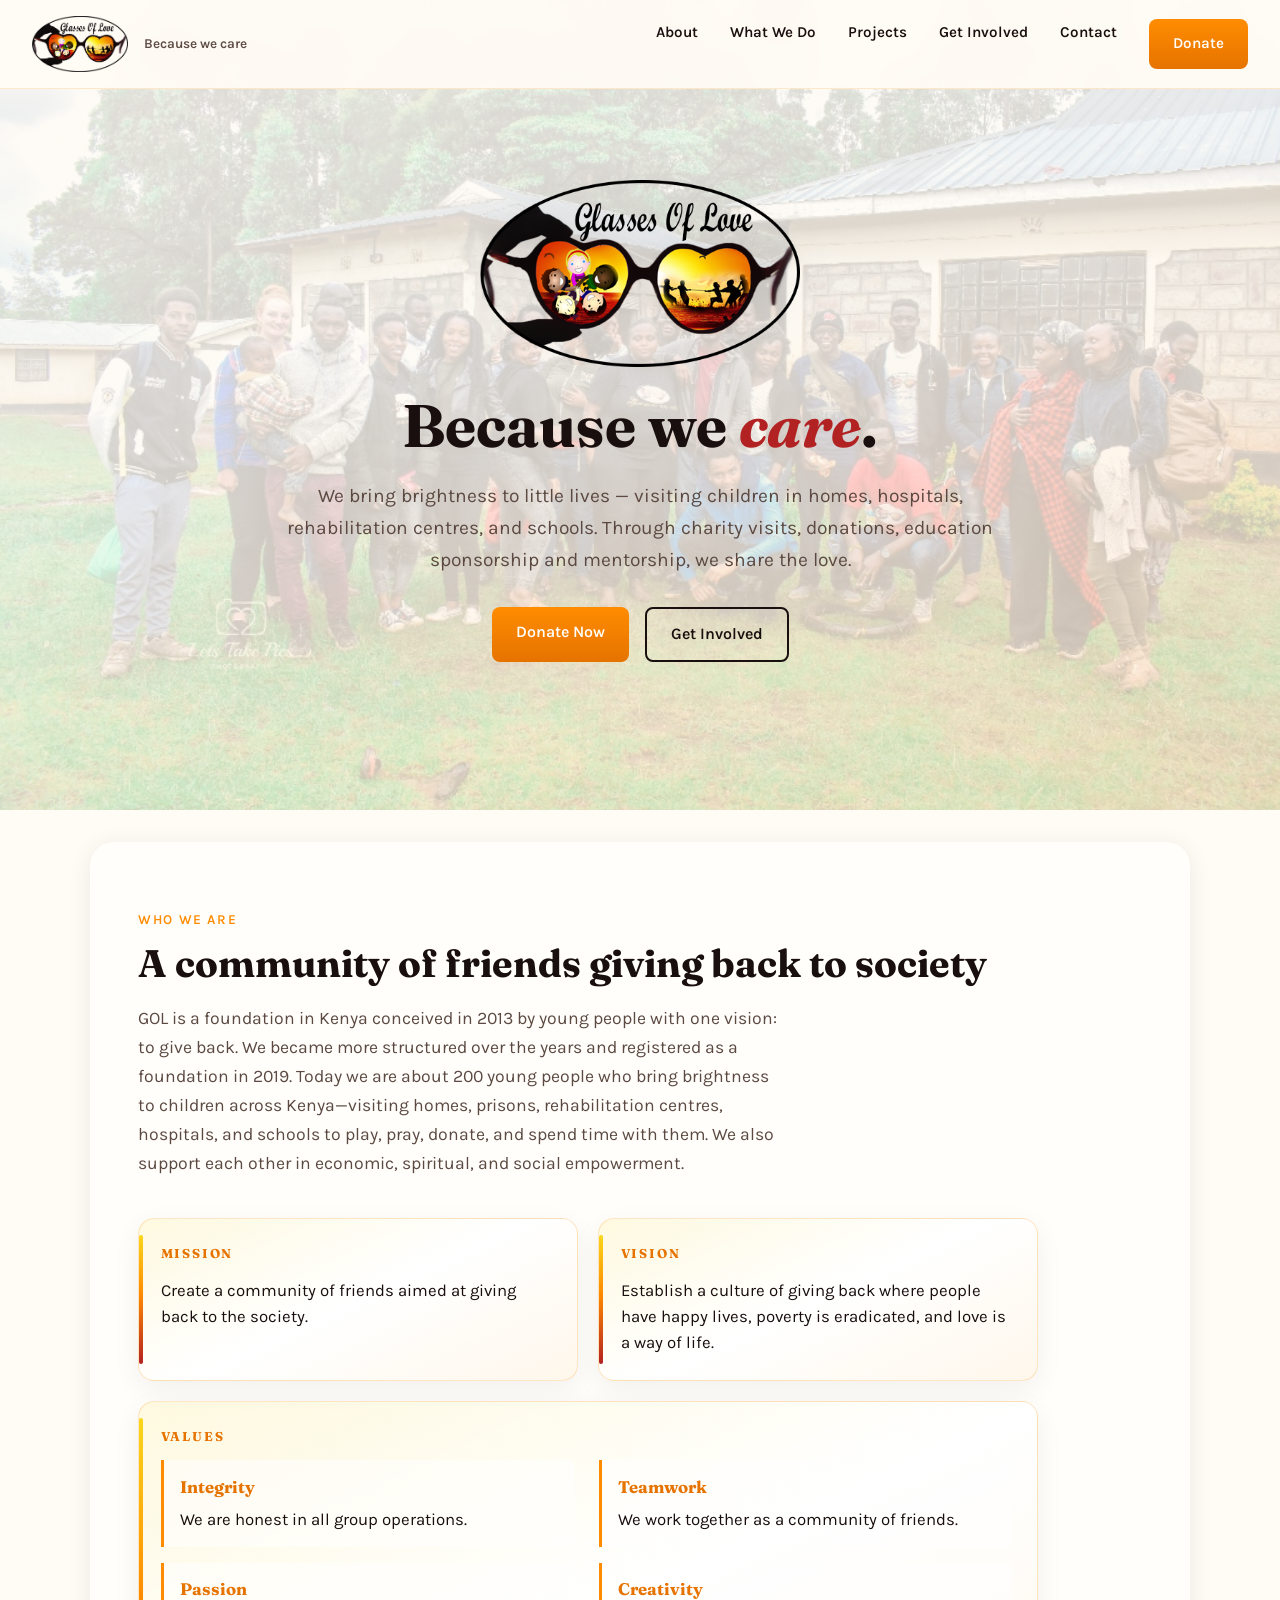
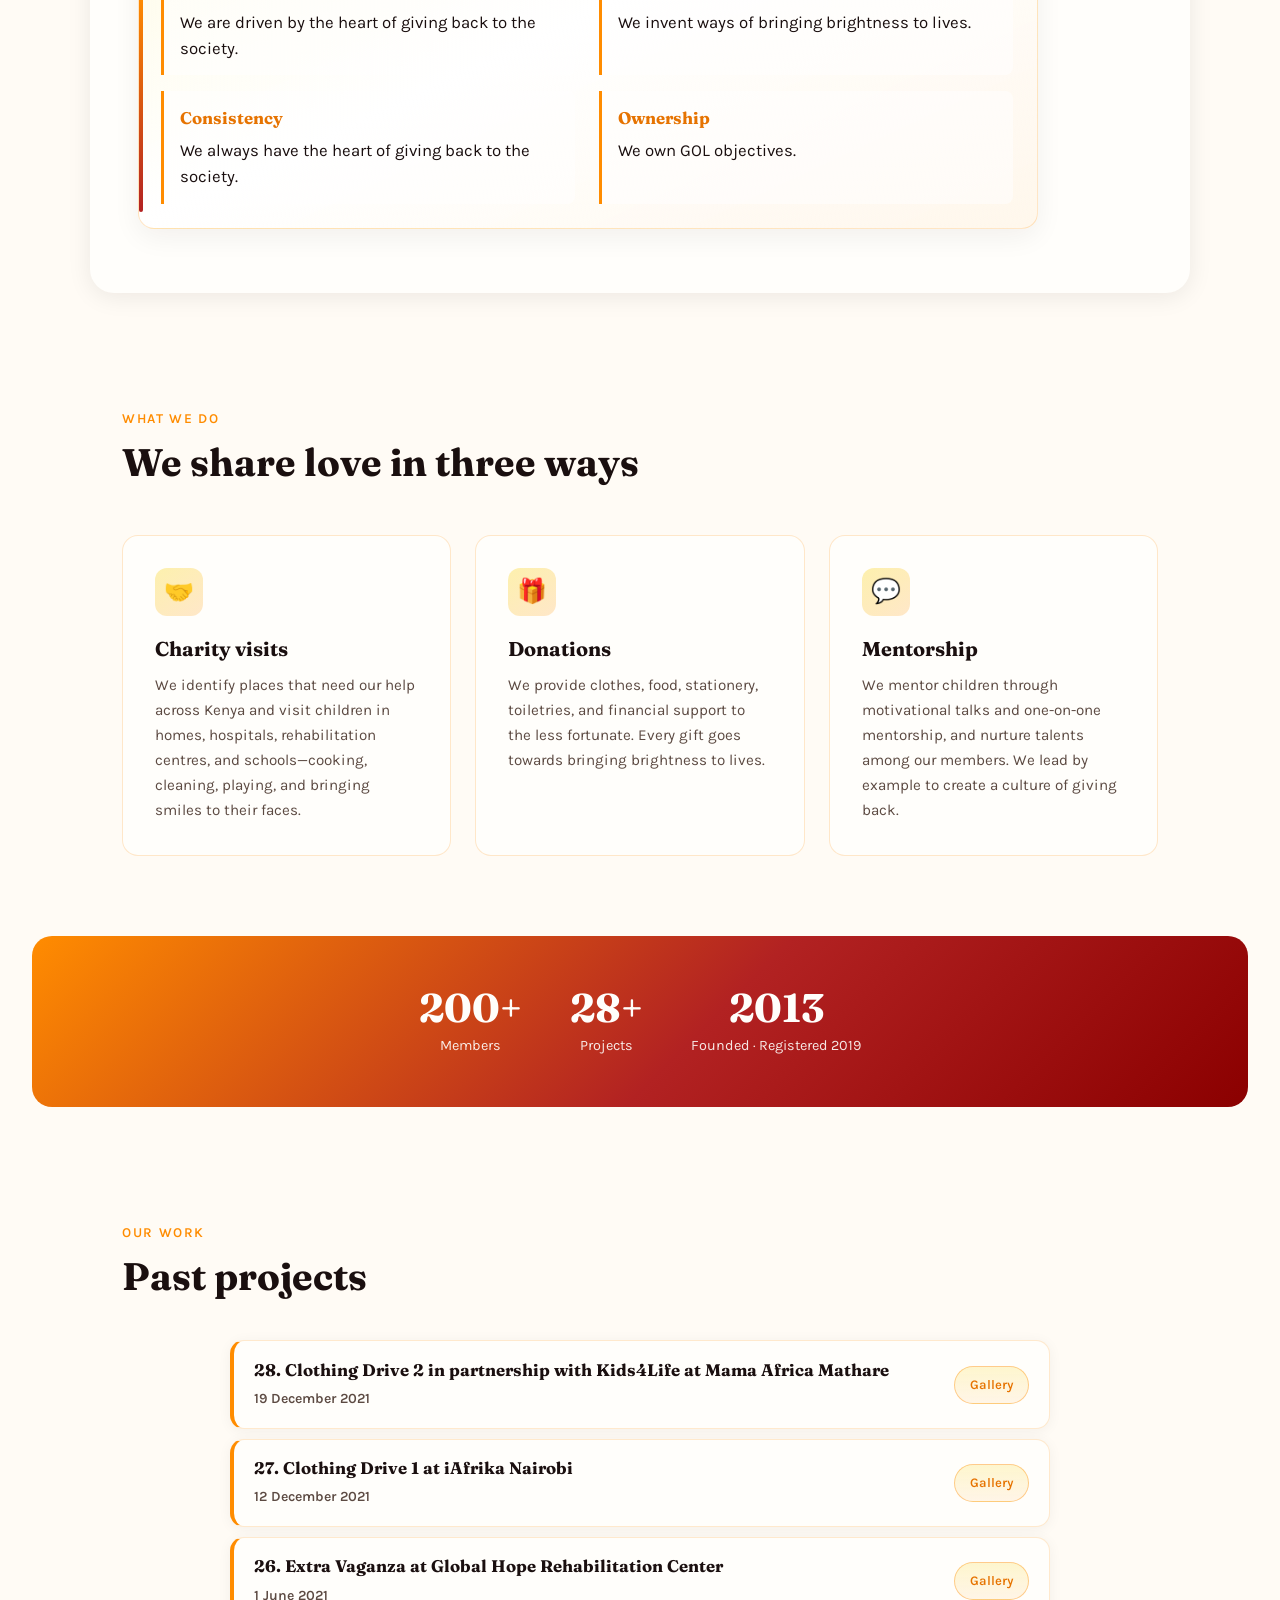
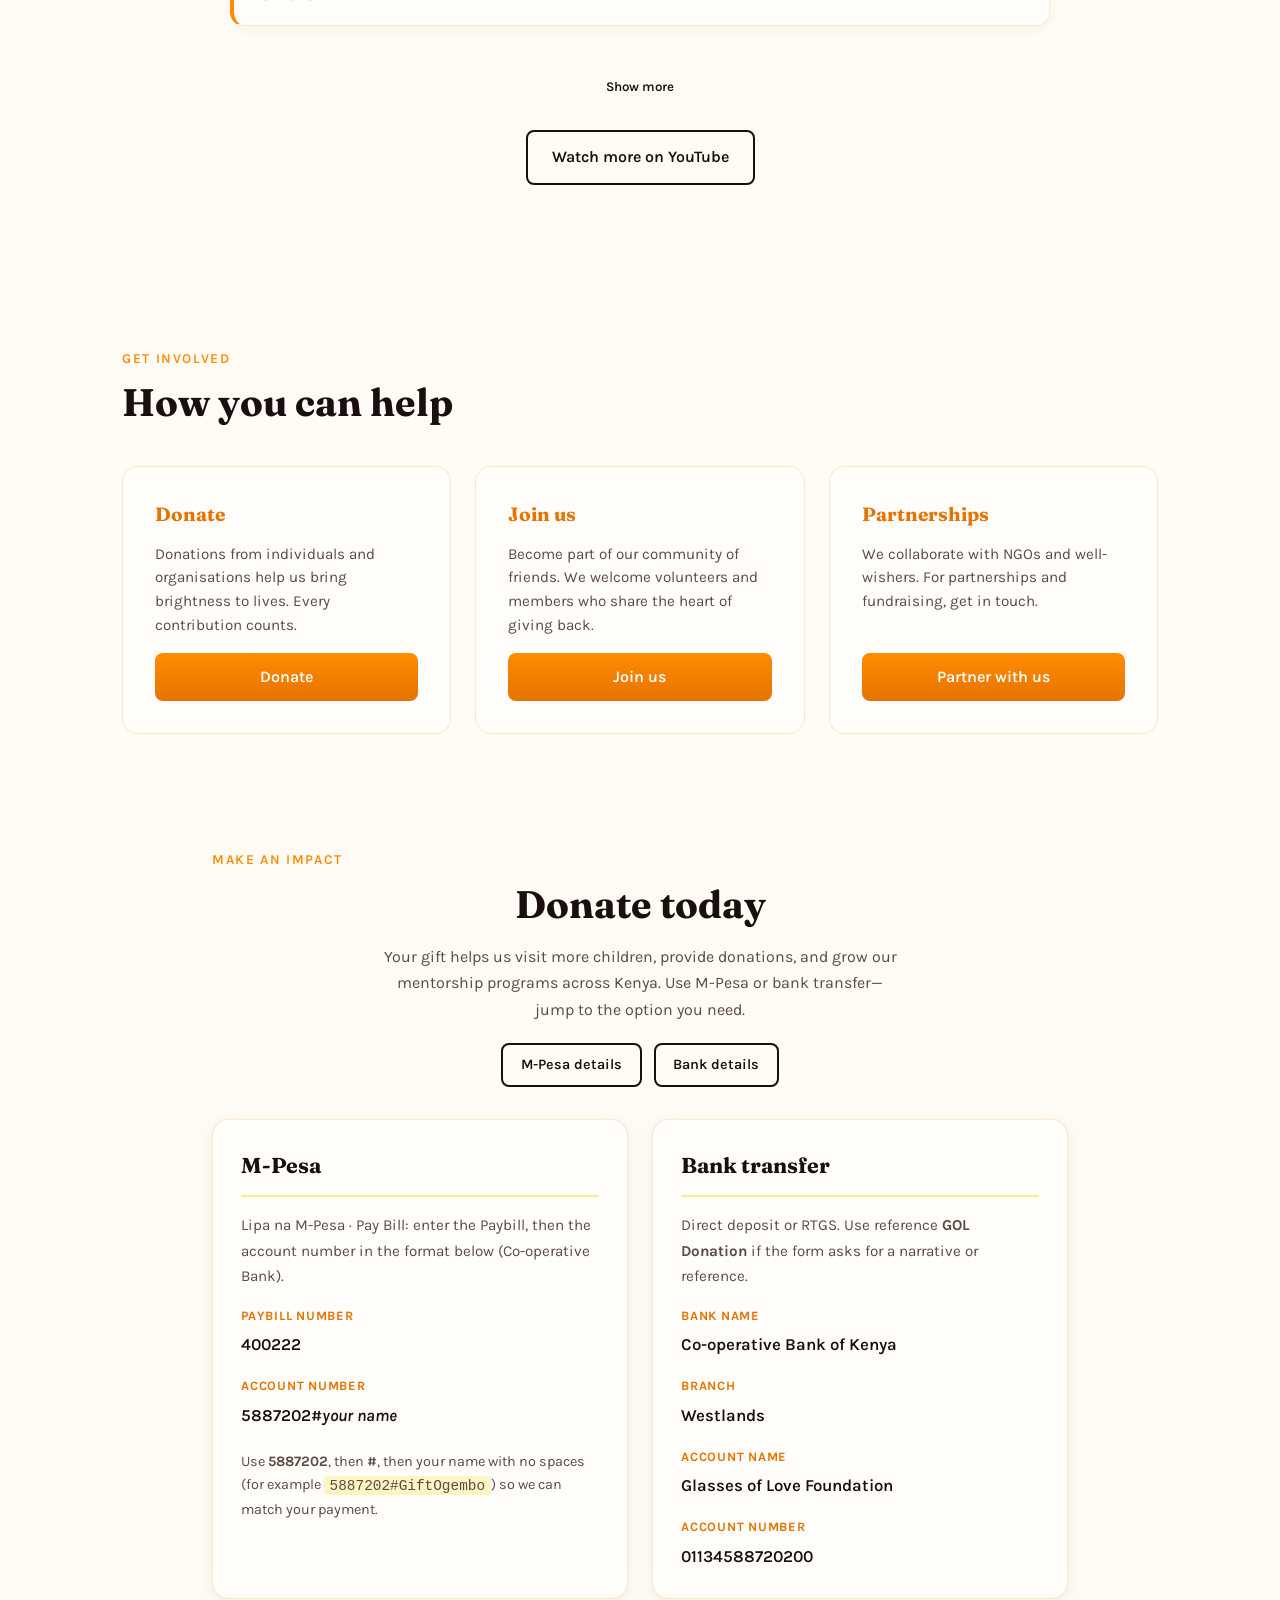
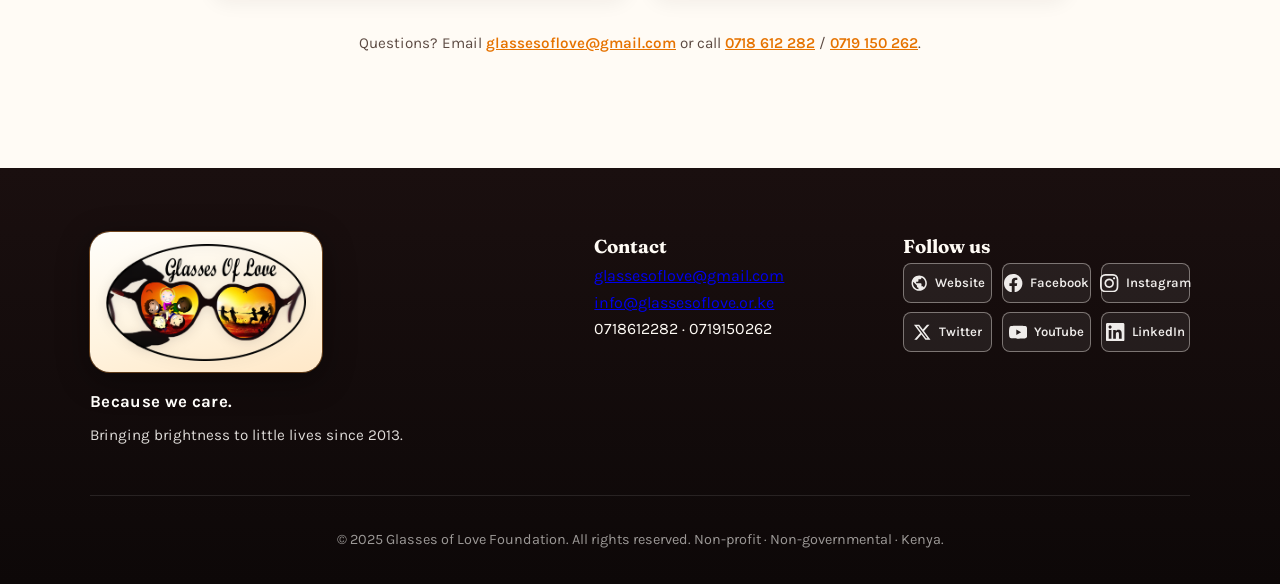
==== index.html @ 658121bc "Add files via upload" ====
<!DOCTYPE html>
<html lang="en">
<head>
  <meta charset="UTF-8">
  <meta name="viewport" content="width=device-width, initial-scale=1.0">
  <title>Glasses of Love (GOL) | Because We Care</title>
  <link rel="preconnect" href="https://fonts.googleapis.com">
  <link rel="preconnect" href="https://fonts.gstatic.com" crossorigin>
  <link href="https://fonts.googleapis.com/css2?family=Dancing+Script:wght@600;700&family=Fraunces:ital,opsz,wght@0,9..144,400;0,9..144,600;0,9..144,700;1,9..144,400&family=Karla:ital,wght@0,400;0,600;0,700;1,400&display=swap" rel="stylesheet">
  <style>
    :root {
      /* Glasses of Love — sunset palette from brand artwork */
      --sun-gold: #f9d71c;
      --sun-gold-soft: #ffe566;
      --sun-orange: #ff8c00;
      --sun-orange-deep: #e67300;
      --sun-crimson: #b22222;
      --sun-horizon: #8b0000;
      --ink: #1a0f0f;
      --cream: #fffbf5;
      --warm-white: #fffefb;
      --muted: #5c4a42;
      /* Semantic aliases used across the page */
      --sage: var(--sun-orange);
      --sage-light: var(--sun-gold-soft);
      --terracotta: var(--sun-orange);
      --terracotta-hover: var(--sun-orange-deep);
      --charcoal: var(--ink);
    }

    * {
      margin: 0;
      padding: 0;
      box-sizing: border-box;
    }

    html {
      scroll-behavior: smooth;
    }

    body {
      font-family: 'Karla', sans-serif;
      background: var(--cream);
      color: var(--charcoal);
      line-height: 1.65;
      overflow-x: hidden;
    }

    h1, h2, h3 {
      font-family: 'Fraunces', serif;
      font-weight: 700;
    }

    /* Navigation */
    nav {
      position: fixed;
      top: 0;
      left: 0;
      right: 0;
      padding: 1rem 2rem;
      display: flex;
      justify-content: space-between;
      align-items: center;
      flex-wrap: wrap;
      row-gap: 0.75rem;
      background: rgba(255, 251, 245, 0.94);
      backdrop-filter: blur(12px);
      z-index: 100;
      border-bottom: 1px solid rgba(255, 140, 0, 0.18);
      gap: 1rem;
    }

    .nav-brand {
      display: flex;
      align-items: center;
      gap: 1rem;
      flex-shrink: 0;
    }

    .logo-link {
      display: flex;
      align-items: center;
      text-decoration: none;
      line-height: 0;
    }

    .nav-logo {
      max-height: 56px;
      width: auto;
      display: block;
    }

    .nav-tagline {
      font-family: 'Karla', sans-serif;
      font-size: 0.85rem;
      font-weight: 600;
      color: var(--muted);
      white-space: nowrap;
    }

    @media (max-width: 900px) {
      .nav-tagline {
        display: none;
      }
    }

    .nav-links {
      display: flex;
      gap: 2rem;
      list-style: none;
    }

    .nav-links a {
      text-decoration: none;
      color: var(--charcoal);
      font-weight: 600;
      font-size: 0.95rem;
      transition: color 0.2s;
    }

    .nav-links a:hover {
      color: var(--sun-orange-deep);
    }

    .nav-menu-toggle {
      display: none;
      align-items: center;
      justify-content: center;
      width: 2.75rem;
      height: 2.75rem;
      padding: 0;
      border: 2px solid var(--ink);
      border-radius: 8px;
      background: var(--warm-white);
      cursor: pointer;
      flex-shrink: 0;
    }

    .nav-menu-toggle:focus-visible {
      outline: 2px solid var(--sun-orange-deep);
      outline-offset: 3px;
    }

    .nav-menu-icon {
      display: block;
      position: relative;
      width: 1.15rem;
      height: 2px;
      background: var(--ink);
      border-radius: 1px;
    }

    .nav-menu-icon::before,
    .nav-menu-icon::after {
      content: '';
      position: absolute;
      left: 0;
      width: 100%;
      height: 2px;
      background: var(--ink);
      border-radius: 1px;
    }

    .nav-menu-icon::before {
      top: -6px;
    }

    .nav-menu-icon::after {
      top: 6px;
    }

    .btn {
      display: inline-block;
      padding: 0.75rem 1.5rem;
      background: linear-gradient(180deg, var(--sun-orange) 0%, var(--sun-orange-deep) 100%);
      color: var(--warm-white) !important;
      border-radius: 8px;
      font-weight: 600;
      text-decoration: none;
      transition: background 0.2s, transform 0.15s;
    }

    .btn:hover {
      background: linear-gradient(180deg, var(--sun-orange-deep) 0%, var(--sun-crimson) 100%);
      transform: translateY(-1px);
    }

    button.btn {
      font-family: inherit;
      cursor: pointer;
      border: none;
    }

    .btn-outline {
      background: transparent;
      border: 2px solid var(--ink);
      color: var(--ink) !important;
    }

    .btn-outline:hover {
      background: var(--ink);
      color: var(--sun-gold) !important;
    }

    /* Hero — team photo as soft backdrop (Eldoret weekend visits) */
    .hero {
      min-height: 90vh;
      display: flex;
      align-items: center;
      justify-content: center;
      text-align: center;
      padding: 6rem 2rem 4rem;
      background-color: var(--cream);
      background-image:
        linear-gradient(
          165deg,
          rgba(255, 251, 245, 0.88) 0%,
          rgba(255, 251, 245, 0.82) 40%,
          rgba(255, 236, 214, 0.78) 100%
        ),
        url('images/hero-team-eldoret.png');
      background-size: cover;
      background-position: center;
      background-repeat: no-repeat;
    }

    .hero-content {
      max-width: 720px;
    }

    .hero-logo {
      max-width: min(100%, 320px);
      width: 100%;
      height: auto;
      margin: 0 auto 1.5rem;
      display: block;
      filter: drop-shadow(0 4px 20px rgba(26, 15, 15, 0.08));
    }

    .hero h1 {
      font-size: clamp(2.5rem, 5vw, 3.75rem);
      line-height: 1.15;
      color: var(--charcoal);
      margin-bottom: 1.25rem;
    }

    .hero h1 span {
      color: var(--sun-crimson);
      font-style: italic;
    }

    .hero p {
      font-size: 1.2rem;
      color: var(--muted);
      margin-bottom: 2rem;
    }

    .hero-btns {
      display: flex;
      gap: 1rem;
      justify-content: center;
      flex-wrap: wrap;
    }

    /* Sections */
    section {
      padding: 5rem 2rem;
      max-width: 1100px;
      margin: 0 auto;
    }

    section h2 {
      font-size: clamp(1.85rem, 3vw, 2.5rem);
      color: var(--charcoal);
      margin-bottom: 0.5rem;
    }

    .section-tag {
      font-size: 0.85rem;
      text-transform: uppercase;
      letter-spacing: 0.12em;
      color: var(--sage);
      font-weight: 600;
      margin-bottom: 1rem;
    }

    /* About */
    .about {
      background: var(--warm-white);
      border-radius: 24px;
      margin: 2rem;
      padding: 4rem 3rem;
      max-width: 1100px;
      margin-left: auto;
      margin-right: auto;
      box-shadow: 0 4px 24px rgba(26, 15, 15, 0.08);
    }

    .about p {
      font-size: 1.1rem;
      color: var(--muted);
      max-width: 640px;
    }

    .mvv-grid {
      display: grid;
      grid-template-columns: repeat(2, minmax(0, 1fr));
      gap: 1.25rem;
      margin-top: 2.5rem;
      max-width: 900px;
    }

    .mvv-card {
      background: linear-gradient(
        155deg,
        rgba(249, 215, 28, 0.12) 0%,
        rgba(255, 255, 255, 0.95) 50%,
        rgba(255, 140, 0, 0.06) 100%
      );
      border: 1px solid rgba(255, 140, 0, 0.22);
      border-radius: 16px;
      padding: 1.5rem 1.5rem 1.5rem 1.35rem;
      box-shadow: 0 8px 28px rgba(26, 15, 15, 0.06);
      position: relative;
    }

    .mvv-card::before {
      content: '';
      position: absolute;
      left: 0;
      top: 1rem;
      bottom: 1rem;
      width: 4px;
      border-radius: 4px;
      background: linear-gradient(180deg, var(--sun-gold) 0%, var(--sun-orange) 45%, var(--sun-crimson) 100%);
    }

    .mvv-card h3 {
      font-family: 'Fraunces', serif;
      font-size: 0.8rem;
      font-weight: 700;
      text-transform: uppercase;
      letter-spacing: 0.14em;
      color: var(--sun-orange-deep);
      margin: 0 0 0.85rem;
    }

    .mvv-card p {
      margin: 0;
      font-size: 1.05rem;
      color: var(--charcoal);
      line-height: 1.55;
      max-width: none;
    }

    .mvv-card-values {
      grid-column: 1 / -1;
    }

    .values-list {
      list-style: none;
      margin: 0;
      padding: 0;
      display: grid;
      gap: 1rem;
    }

    @media (min-width: 720px) {
      .values-list {
        grid-template-columns: repeat(2, minmax(0, 1fr));
        gap: 1rem 1.5rem;
      }
    }

    .value-item {
      margin: 0;
      padding: 0.85rem 0.75rem 0.85rem 1rem;
      border-left: 3px solid var(--sun-orange);
      border-radius: 0 8px 8px 0;
      background: rgba(255, 255, 255, 0.55);
    }

    .value-name {
      display: block;
      font-family: 'Fraunces', serif;
      font-size: 1.05rem;
      font-weight: 700;
      color: var(--sun-orange-deep);
      margin-bottom: 0.35rem;
    }

    .value-desc {
      margin: 0;
      font-size: 0.95rem;
      color: var(--muted);
      line-height: 1.55;
    }

    @media (max-width: 640px) {
      .mvv-grid {
        grid-template-columns: 1fr;
      }
    }

    /* Causes grid */
    .causes-grid {
      display: grid;
      grid-template-columns: repeat(auto-fit, minmax(280px, 1fr));
      gap: 1.5rem;
      margin-top: 2.5rem;
    }

    .cause-card {
      background: var(--warm-white);
      padding: 2rem;
      border-radius: 16px;
      border: 1px solid rgba(255, 140, 0, 0.2);
      transition: transform 0.2s, box-shadow 0.2s;
    }

    .cause-card:hover {
      transform: translateY(-4px);
      box-shadow: 0 12px 32px rgba(178, 34, 34, 0.1);
    }

    .cause-card .icon {
      width: 48px;
      height: 48px;
      background: linear-gradient(145deg, rgba(249, 215, 28, 0.35) 0%, rgba(255, 140, 0, 0.2) 100%);
      border-radius: 12px;
      display: flex;
      align-items: center;
      justify-content: center;
      font-size: 1.5rem;
      margin-bottom: 1rem;
    }

    .cause-card h3 {
      font-size: 1.25rem;
      color: var(--charcoal);
      margin-bottom: 0.5rem;
    }

    .cause-card p {
      color: var(--muted);
      font-size: 0.95rem;
    }

    /* Past projects — text list + member-only photo folder links */
    .projects-list.projects-grid {
      display: flex;
      flex-direction: column;
      gap: 0;
      max-width: 820px;
      margin: 2rem auto 0;
    }

    .project-row {
      display: flex;
      flex-direction: row;
      align-items: center;
      justify-content: space-between;
      gap: 1rem;
      padding: 1.1rem 1.25rem;
      margin-bottom: 0.6rem;
      background: var(--warm-white);
      border-radius: 14px;
      border: 1px solid rgba(255, 140, 0, 0.18);
      border-left: 4px solid var(--sun-orange);
      box-shadow: 0 2px 14px rgba(26, 15, 15, 0.05);
      transition: box-shadow 0.2s, transform 0.2s;
    }

    .project-row:hover {
      box-shadow: 0 6px 22px rgba(178, 34, 34, 0.08);
    }

    .project-row-text {
      flex: 1;
      min-width: 0;
    }

    .project-row-text h3 {
      font-family: 'Fraunces', serif;
      font-size: 1.05rem;
      color: var(--charcoal);
      margin: 0 0 0.35rem;
      line-height: 1.35;
      font-weight: 700;
    }

    .project-row .project-date {
      margin: 0;
      font-size: 0.88rem;
      color: var(--muted);
      font-weight: 600;
    }

    .project-gallery-link {
      flex-shrink: 0;
      display: inline-block;
      font-size: 0.82rem;
      font-weight: 600;
      color: var(--sun-orange-deep);
      text-decoration: none;
      padding: 0.45rem 0.95rem;
      border-radius: 999px;
      border: 1px solid rgba(255, 140, 0, 0.4);
      background: linear-gradient(180deg, rgba(249, 215, 28, 0.2) 0%, rgba(255, 140, 0, 0.08) 100%);
      white-space: nowrap;
      transition: background 0.2s, color 0.2s;
    }

    .project-gallery-link:hover {
      background: var(--sun-gold);
      color: var(--ink);
      border-color: var(--sun-orange);
    }

    @media (max-width: 560px) {
      .project-row {
        flex-direction: column;
        align-items: flex-start;
      }

      .project-gallery-link {
        align-self: flex-start;
      }
    }

    .project-row.project-more {
      display: none;
    }

    .projects-grid.show-all .project-row.project-more {
      display: flex;
    }

    .show-more-wrap {
      text-align: center;
      margin-top: 2rem;
    }

    .show-more-wrap .btn {
      min-width: 10rem;
    }

    /* Gallery — under construction dialog (centered in viewport) */
    .uc-dialog {
      position: fixed;
      top: 50%;
      left: 50%;
      transform: translate(-50%, -50%);
      margin: 0;
      max-width: 420px;
      width: min(420px, calc(100vw - 2rem));
      max-height: min(90vh, 100%);
      overflow: auto;
      padding: 1.75rem 1.75rem 1.5rem;
      border: none;
      border-radius: 16px;
      box-shadow: 0 24px 64px rgba(26, 15, 15, 0.28);
      background: var(--warm-white);
    }

    .uc-dialog::backdrop {
      background: rgba(26, 15, 15, 0.5);
      backdrop-filter: blur(4px);
    }

    .uc-dialog-title {
      font-family: 'Fraunces', serif;
      font-size: 1.5rem;
      margin: 0 0 0.65rem;
      color: var(--sun-orange-deep);
    }

    .uc-dialog-text {
      margin: 0 0 1.35rem;
      color: var(--muted);
      font-size: 1rem;
      line-height: 1.55;
    }

    .uc-dialog .btn {
      width: 100%;
      text-align: center;
    }

    /* Join us — custom overlay (not <dialog>): Chrome often composites Google Form iframes above native dialog UI, blocking the × */
    .join-modal {
      position: fixed;
      inset: 0;
      z-index: 10000;
      display: flex;
      align-items: center;
      justify-content: center;
      padding: 0.75rem;
      box-sizing: border-box;
    }

    .join-modal[hidden] {
      display: none !important;
    }

    .join-modal-backdrop {
      position: absolute;
      inset: 0;
      background: rgba(26, 15, 15, 0.5);
      backdrop-filter: blur(4px);
      z-index: 0;
      cursor: pointer;
    }

    .join-modal-panel {
      position: relative;
      z-index: 1;
      max-width: 720px;
      width: min(720px, calc(100vw - 1.5rem));
      max-height: min(92vh, 100%);
      border-radius: 16px;
      box-shadow: 0 24px 64px rgba(26, 15, 15, 0.28);
      background: var(--warm-white);
      display: flex;
      flex-direction: column;
      overflow: hidden;
      isolation: isolate;
    }

    .join-form-dialog-content {
      flex: 1 1 auto;
      min-height: 0;
      overflow-x: hidden;
      overflow-y: auto;
      display: flex;
      flex-direction: column;
      position: relative;
      z-index: 1;
    }

    /* Header + × above iframe stacking (explicit z-index + isolate on panel) */
    .join-form-dialog-header {
      display: flex;
      align-items: flex-start;
      justify-content: space-between;
      gap: 1rem;
      padding: 1.25rem 1.25rem 0.75rem;
      border-bottom: 1px solid rgba(255, 140, 0, 0.15);
      flex-shrink: 0;
      background: var(--warm-white);
      position: relative;
      z-index: 10;
    }

    .join-form-dialog-header h2 {
      font-family: 'Fraunces', serif;
      font-size: 1.45rem;
      margin: 0;
      padding-right: 0.25rem;
      color: var(--sun-orange-deep);
      flex: 1 1 auto;
      min-width: 0;
    }

    .join-form-close {
      flex-shrink: 0;
      width: 2.5rem;
      height: 2.5rem;
      border: none;
      border-radius: 50%;
      background: rgba(26, 15, 15, 0.08);
      color: var(--ink);
      font-family: inherit;
      font-size: 1.5rem;
      line-height: 1;
      cursor: pointer;
      transition: background 0.2s;
      touch-action: manipulation;
      -webkit-tap-highlight-color: transparent;
      position: relative;
      z-index: 11;
    }

    .join-form-close:hover {
      background: rgba(255, 140, 0, 0.25);
    }

    .join-form-intro {
      margin: 0;
      padding: 0.75rem 1.25rem;
      font-size: 0.92rem;
      color: var(--muted);
      line-height: 1.5;
      flex-shrink: 0;
    }

    .join-form-iframe {
      display: block;
      width: 100%;
      min-height: 420px;
      height: min(1900px, calc(92vh - 180px));
      border: 0;
      background: var(--cream);
      position: relative;
      z-index: 0;
    }

    /* Stats */
    .stats {
      display: flex;
      flex-wrap: wrap;
      gap: 2rem 3rem;
      justify-content: center;
      padding: 3rem 2rem;
      background: linear-gradient(135deg, var(--sun-orange) 0%, var(--sun-crimson) 55%, var(--sun-horizon) 100%);
      border-radius: 20px;
      margin: 0 2rem 2rem;
      color: var(--warm-white);
    }

    .stat {
      text-align: center;
    }

    .stat-number {
      font-family: 'Fraunces', serif;
      font-size: 2.5rem;
      font-weight: 700;
      display: block;
      line-height: 1.2;
    }

    .stat-label {
      font-size: 0.9rem;
      opacity: 0.9;
    }

    /* How to help */
    .help-grid {
      display: grid;
      grid-template-columns: repeat(auto-fit, minmax(260px, 1fr));
      gap: 1.5rem;
      margin-top: 2rem;
      align-items: stretch;
    }

    .help-card {
      display: flex;
      flex-direction: column;
      height: 100%;
      padding: 2rem;
      background: var(--warm-white);
      border-radius: 16px;
      border: 1px solid rgba(255, 140, 0, 0.18);
    }

    .help-card h3 {
      font-size: 1.2rem;
      color: var(--sun-orange-deep);
      margin: 0 0 0.75rem;
      flex-shrink: 0;
    }

    .help-card p {
      flex: 1 1 auto;
      margin: 0;
      color: var(--muted);
      font-size: 0.95rem;
      line-height: 1.55;
    }

    .help-card .btn {
      flex-shrink: 0;
      margin-top: 1rem;
      width: 100%;
      box-sizing: border-box;
      min-height: 3rem;
      padding: 0.75rem 1.25rem;
      font-family: inherit;
      font-size: 1rem;
      font-weight: 600;
      line-height: 1.3;
      display: inline-flex;
      align-items: center;
      justify-content: center;
      text-align: center;
    }

    /* Contact / Footer */
    footer {
      background: linear-gradient(180deg, var(--ink) 0%, #0d0808 100%);
      color: var(--cream);
      padding: 4rem 2rem 2rem;
      margin-top: 3rem;
    }

    .footer-inner {
      max-width: 1100px;
      margin: 0 auto;
    }

    .footer-grid {
      display: grid;
      grid-template-columns: minmax(280px, 1.75fr) minmax(200px, 1fr) minmax(260px, 1.1fr);
      gap: 2.5rem 3rem;
      margin-bottom: 3rem;
      align-items: start;
    }

    .footer-logo-wrap {
      display: inline-flex;
      align-items: center;
      justify-content: center;
      padding: 0.7rem 1rem;
      margin-bottom: 1.1rem;
      background: linear-gradient(165deg, #fffefb 0%, #fff4e0 55%, #ffe8c8 100%);
      border-radius: 20px;
      box-shadow:
        0 8px 32px rgba(0, 0, 0, 0.4),
        0 0 0 1px rgba(255, 160, 60, 0.45);
    }

    .footer-logo-wrap .footer-logo {
      margin-bottom: 0;
      max-width: 200px;
      width: 100%;
      height: auto;
      display: block;
      filter: drop-shadow(0 2px 6px rgba(26, 15, 15, 0.12));
    }

    .footer-tagline {
      margin: 0;
      display: flex;
      flex-direction: column;
      gap: 0.4rem;
      line-height: 1.55;
    }

    .footer-tagline-lead {
      font-weight: 700;
      font-size: 1.05rem;
      color: var(--warm-white);
      letter-spacing: 0.02em;
    }

    .footer-tagline-sub {
      font-weight: 400;
      font-size: 0.95rem;
      color: rgba(250, 248, 245, 0.88);
    }

    .footer-about p {
      line-height: 1.6;
    }

    @media (max-width: 900px) {
      .footer-grid {
        grid-template-columns: 1fr 1fr;
      }

      .footer-grid > div:last-child {
        grid-column: 1 / -1;
      }
    }

    @media (max-width: 700px) {
      .footer-grid {
        grid-template-columns: 1fr;
      }

      .footer-grid > div:last-child {
        grid-column: auto;
      }
    }

    .footer h3 {
      font-size: 1rem;
      text-transform: uppercase;
      letter-spacing: 0.1em;
      color: var(--sun-gold);
      margin-bottom: 1rem;
    }

    .footer-logo {
      max-width: 200px;
      width: 100%;
      height: auto;
      margin-bottom: 1rem;
      display: block;
    }

    .footer p, .footer a {
      color: rgba(250, 248, 245, 0.85);
      text-decoration: none;
      font-size: 0.95rem;
    }

    .footer a:hover {
      color: var(--warm-white);
    }

    .footer-social-links {
      display: grid;
      grid-template-columns: repeat(3, minmax(0, 1fr));
      gap: 0.55rem 0.65rem;
      margin: 0;
      padding: 0;
      max-width: 22rem;
    }

    .footer-social-btn {
      display: inline-flex;
      align-items: center;
      justify-content: center;
      gap: 0.45rem;
      width: 100%;
      min-width: 0;
      min-height: 2.5rem;
      padding: 0.45rem 0.5rem;
      font-family: inherit;
      font-size: 0.82rem;
      font-weight: 600;
      line-height: 1.25;
      color: rgba(250, 248, 245, 0.95) !important;
      text-decoration: none !important;
      border: 1px solid rgba(255, 250, 245, 0.4);
      border-radius: 8px;
      background: rgba(255, 255, 255, 0.07);
      transition: background 0.2s, border-color 0.2s, color 0.2s, transform 0.15s;
    }

    .footer-social-btn svg {
      width: 1.15rem;
      height: 1.15rem;
      flex-shrink: 0;
      fill: currentColor;
    }

    .footer-social-btn:hover {
      background: rgba(255, 140, 0, 0.22);
      border-color: var(--sun-orange);
      color: var(--warm-white) !important;
      transform: translateY(-1px);
    }

    .footer-bottom {
      padding-top: 2rem;
      border-top: 1px solid rgba(255,255,255,0.1);
      text-align: center;
      font-size: 0.9rem;
      color: rgba(250, 248, 245, 0.6);
    }

    /* Donate — anchors clear fixed nav */
    #donate,
    #donate-mpesa,
    #donate-bank {
      scroll-margin-top: 5.5rem;
    }

    .donate-section {
      padding: 2rem 2rem 4rem;
      max-width: 920px;
      margin: 0 auto;
    }

    .donate-section > .section-tag,
    .donate-section > h2 {
      text-align: center;
    }

    .donate-intro {
      color: var(--muted);
      max-width: 520px;
      margin: 0 auto 1.25rem;
      text-align: center;
    }

    .donate-quick {
      display: flex;
      flex-wrap: wrap;
      gap: 0.75rem;
      justify-content: center;
      margin-bottom: 2rem;
    }

    .donate-quick a {
      display: inline-block;
      padding: 0.5rem 1.1rem;
      font-weight: 600;
      font-size: 0.9rem;
      text-decoration: none;
      border-radius: 8px;
      border: 2px solid var(--ink);
      color: var(--ink);
      transition: background 0.2s, color 0.2s;
    }

    .donate-quick a:hover {
      background: var(--ink);
      color: var(--sun-gold);
    }

    .donate-methods {
      display: grid;
      grid-template-columns: repeat(auto-fit, minmax(280px, 1fr));
      gap: 1.5rem;
      text-align: left;
    }

    .donate-card {
      background: var(--warm-white);
      border: 1px solid rgba(255, 140, 0, 0.22);
      border-radius: 16px;
      padding: 1.75rem;
      box-shadow: 0 4px 20px rgba(26, 15, 15, 0.06);
    }

    .donate-card h3 {
      font-family: 'Fraunces', serif;
      font-size: 1.35rem;
      color: var(--ink);
      margin-bottom: 1rem;
      padding-bottom: 0.75rem;
      border-bottom: 2px solid rgba(249, 215, 28, 0.5);
    }

    .donate-card dl {
      margin: 0;
    }

    .donate-card dt {
      font-size: 0.8rem;
      text-transform: uppercase;
      letter-spacing: 0.06em;
      color: var(--sun-orange-deep);
      font-weight: 700;
      margin-top: 1rem;
    }

    .donate-card dt:first-of-type {
      margin-top: 0;
    }

    .donate-card dd {
      margin: 0.35rem 0 0;
      font-size: 1.05rem;
      color: var(--charcoal);
      font-weight: 600;
      word-break: break-word;
    }

    .donate-note {
      margin-top: 2rem;
      font-size: 0.95rem;
      color: var(--muted);
      text-align: center;
    }

    .donate-note a {
      color: var(--sun-orange-deep);
      font-weight: 600;
    }

    /* Mobile nav — hamburger + expandable section links */
    @media (max-width: 768px) {
      .nav-menu-toggle {
        display: inline-flex;
      }

      nav {
        flex-wrap: wrap;
        align-items: center;
        padding: 0.75rem 1.25rem;
      }

      .nav-links {
        display: none;
        flex-direction: column;
        width: 100%;
        flex-basis: 100%;
        gap: 0;
        padding: 0.35rem 0 0;
        margin: 0.35rem 0 0;
        border-top: 1px solid rgba(255, 140, 0, 0.22);
      }

      nav.nav-is-open .nav-links {
        display: flex;
      }

      .nav-links li {
        width: 100%;
        border-bottom: 1px solid rgba(26, 15, 15, 0.07);
      }

      .nav-links li:last-child {
        border-bottom: none;
        padding-top: 0.35rem;
      }

      .nav-links a {
        display: block;
        padding: 0.7rem 0;
      }

      .nav-links a.btn {
        text-align: center;
        width: 100%;
        box-sizing: border-box;
        margin: 0;
      }

      .nav-logo {
        max-height: 44px;
      }
    }

    @media (max-width: 600px) {
      .hero-logo {
        max-width: 260px;
      }

      .hero-btns {
        flex-direction: column;
      }

      .hero-btns .btn {
        width: 100%;
      }
    }
  </style>
</head>
<body id="top">
  <nav id="site-nav">
    <div class="nav-brand">
      <a href="#top" class="logo-link" aria-label="Glasses of Love — Home">
        <img src="images/gol-logo.png" alt="" class="nav-logo" width="200" height="64" />
      </a>
      <span class="nav-tagline">Because we care</span>
    </div>
    <button type="button" class="nav-menu-toggle" id="nav-menu-toggle" aria-expanded="false" aria-controls="primary-nav" aria-label="Open menu">
      <span class="nav-menu-icon" aria-hidden="true"></span>
    </button>
    <ul class="nav-links" id="primary-nav">
      <li><a href="#about">About</a></li>
      <li><a href="#causes">What We Do</a></li>
      <li><a href="#projects">Projects</a></li>
      <li><a href="#help">Get Involved</a></li>
      <li><a href="#contact">Contact</a></li>
      <li><a href="#donate" class="btn">Donate</a></li>
    </ul>
  </nav>

  <header class="hero">
    <div class="hero-content">
      <img src="images/gol-logo.png" alt="" class="hero-logo" width="320" height="110" role="presentation" />
      <h1>Because we <span>care</span>.</h1>
      <p>We bring brightness to little lives — visiting children in homes, hospitals, rehabilitation centres, and schools. Through charity visits, donations, education sponsorship and mentorship, we share the love.</p>
      <div class="hero-btns">
        <a href="#donate-mpesa" class="btn">Donate Now</a>
        <a href="#help" class="btn btn-outline">Get Involved</a>
      </div>
    </div>
  </header>

  <section class="about" id="about">
    <span class="section-tag">Who We Are</span>
    <h2>A community of friends giving back to society</h2>
    <p>GOL is a foundation in Kenya conceived in 2013 by young people with one vision: to give back. We became more structured over the years and registered as a foundation in 2019. Today we are about 200 young people who bring brightness to children across Kenya—visiting homes, prisons, rehabilitation centres, hospitals, and schools to play, pray, donate, and spend time with them. We also support each other in economic, spiritual, and social empowerment.</p>
    <div class="mvv-grid" aria-label="Mission, vision, and values">
      <article class="mvv-card">
        <h3>Mission</h3>
        <p>Create a community of friends aimed at giving back to the society.</p>
      </article>
      <article class="mvv-card">
        <h3>Vision</h3>
        <p>Establish a culture of giving back where people have happy lives, poverty is eradicated, and love is a way of life.</p>
      </article>
      <article class="mvv-card mvv-card-values">
        <h3>Values</h3>
        <ul class="values-list">
          <li class="value-item">
            <span class="value-name">Integrity</span>
            <p class="value-desc">We are honest in all group operations.</p>
          </li>
          <li class="value-item">
            <span class="value-name">Teamwork</span>
            <p class="value-desc">We work together as a community of friends.</p>
          </li>
          <li class="value-item">
            <span class="value-name">Passion</span>
            <p class="value-desc">We are driven by the heart of giving back to the society.</p>
          </li>
          <li class="value-item">
            <span class="value-name">Creativity</span>
            <p class="value-desc">We invent ways of bringing brightness to lives.</p>
          </li>
          <li class="value-item">
            <span class="value-name">Consistency</span>
            <p class="value-desc">We always have the heart of giving back to the society.</p>
          </li>
          <li class="value-item">
            <span class="value-name">Ownership</span>
            <p class="value-desc">We own GOL objectives.</p>
          </li>
        </ul>
      </article>
    </div>
  </section>

  <section id="causes">
    <span class="section-tag">What We Do</span>
    <h2>We share love in three ways</h2>
    <div class="causes-grid">
      <article class="cause-card">
        <div class="icon">🤝</div>
        <h3>Charity visits</h3>
        <p>We identify places that need our help across Kenya and visit children in homes, hospitals, rehabilitation centres, and schools—cooking, cleaning, playing, and bringing smiles to their faces.</p>
      </article>
      <article class="cause-card">
        <div class="icon">🎁</div>
        <h3>Donations</h3>
        <p>We provide clothes, food, stationery, toiletries, and financial support to the less fortunate. Every gift goes towards bringing brightness to lives.</p>
      </article>
      <article class="cause-card">
        <div class="icon">💬</div>
        <h3>Mentorship</h3>
        <p>We mentor children through motivational talks and one-on-one mentorship, and nurture talents among our members. We lead by example to create a culture of giving back.</p>
      </article>
    </div>
  </section>

  <div class="stats">
    <div class="stat">
      <span class="stat-number">200+</span>
      <span class="stat-label">Members</span>
    </div>
    <div class="stat">
      <span class="stat-number">28+</span>
      <span class="stat-label">Projects</span>
    </div>
    <div class="stat">
      <span class="stat-number">2013</span>
      <span class="stat-label">Founded · Registered 2019</span>
    </div>
  </div>

  <section id="projects">
    <span class="section-tag">Our Work</span>
    <h2>Past projects</h2>

    <div class="projects-list projects-grid">
      <article class="project-row">
        <div class="project-row-text">
          <h3>28. Clothing Drive 2 in partnership with Kids4Life at Mama Africa Mathare</h3>
          <p class="project-date">19 December 2021</p>
        </div>
        <a href="#" class="project-gallery-link" title="Under construction — gallery coming soon">Gallery</a>
      </article>
      <article class="project-row">
        <div class="project-row-text">
          <h3>27. Clothing Drive 1 at iAfrika Nairobi</h3>
          <p class="project-date">12 December 2021</p>
        </div>
        <a href="#" class="project-gallery-link" title="Under construction — gallery coming soon">Gallery</a>
      </article>
      <article class="project-row">
        <div class="project-row-text">
          <h3>26. Extra Vaganza at Global Hope Rehabilitation Center</h3>
          <p class="project-date">1 June 2021</p>
        </div>
        <a href="#" class="project-gallery-link" title="Under construction — gallery coming soon">Gallery</a>
      </article>
      <article class="project-row project-more">
        <div class="project-row-text">
          <h3>25. Kibera Feeding Program in Partnership with Kids 4 Life and Mazingira Yetu</h3>
          <p class="project-date">October 2020</p>
        </div>
        <a href="#" class="project-gallery-link" title="Under construction — gallery coming soon">Gallery</a>
      </article>
      <article class="project-row project-more">
        <div class="project-row-text">
          <h3>24. GoL Naivasha Virtual Visit</h3>
          <p class="project-date">28 June 2020</p>
        </div>
        <a href="#" class="project-gallery-link" title="Under construction — gallery coming soon">Gallery</a>
      </article>
      <article class="project-row project-more">
        <div class="project-row-text">
          <h3>23. GoL Education Campaign</h3>
          <p class="project-date">May 2020</p>
        </div>
        <a href="#" class="project-gallery-link" title="Under construction — gallery coming soon">Gallery</a>
      </article>
      <article class="project-row project-more">
        <div class="project-row-text">
          <h3>22. GoL Gala Dinner</h3>
          <p class="project-date">29 February 2020</p>
        </div>
        <a href="#" class="project-gallery-link" title="Under construction — gallery coming soon">Gallery</a>
      </article>
      <article class="project-row project-more">
        <div class="project-row-text">
          <h3>21. Imani Children's Home – Nairobi</h3>
          <p class="project-date">15 December 2019</p>
        </div>
        <a href="#" class="project-gallery-link" title="Under construction — gallery coming soon">Gallery</a>
      </article>
      <article class="project-row project-more">
        <div class="project-row-text">
          <h3>20. Berur & Neema Annex Children Home – Eldoret</h3>
          <p class="project-date">18–20 October 2019</p>
        </div>
        <a href="#" class="project-gallery-link" title="Under construction — gallery coming soon">Gallery</a>
      </article>
      <article class="project-row project-more">
        <div class="project-row-text">
          <h3>19. Mathare Mental Hospital – Nairobi</h3>
          <p class="project-date">25 August 2019</p>
        </div>
        <a href="#" class="project-gallery-link" title="Under construction — gallery coming soon">Gallery</a>
      </article>
      <article class="project-row project-more">
        <div class="project-row-text">
          <h3>18. Thika School for The Blind – Nairobi</h3>
          <p class="project-date">29 June 2019</p>
        </div>
        <a href="#" class="project-gallery-link" title="Under construction — gallery coming soon">Gallery</a>
      </article>
      <article class="project-row project-more">
        <div class="project-row-text">
          <h3>17. Street Feeding – Nairobi in partnership with Kubamba Crew</h3>
          <p class="project-date">27 April 2019</p>
        </div>
        <a href="#" class="project-gallery-link" title="Under construction — gallery coming soon">Gallery</a>
      </article>
      <article class="project-row project-more">
        <div class="project-row-text">
          <h3>16. Kamae Girls' Borstal Prison – Nairobi</h3>
          <p class="project-date">17 February 2019</p>
        </div>
        <a href="#" class="project-gallery-link" title="Under construction — gallery coming soon">Gallery</a>
      </article>
      <article class="project-row project-more">
        <div class="project-row-text">
          <h3>15. Bahati Children's Home – Makadara, Nairobi</h3>
          <p class="project-date">30 September 2018</p>
        </div>
        <a href="#" class="project-gallery-link" title="Under construction — gallery coming soon">Gallery</a>
      </article>
      <article class="project-row project-more">
        <div class="project-row-text">
          <h3>14. Mentorship In Migori County</h3>
          <p class="project-date">7–8 September 2018</p>
        </div>
        <a href="#" class="project-gallery-link" title="Under construction — gallery coming soon">Gallery</a>
      </article>
      <article class="project-row project-more">
        <div class="project-row-text">
          <h3>13. Roadtrip + Charity Event (New Life Children's Home – Nakuru)</h3>
          <p class="project-date">7 July 2018</p>
        </div>
        <a href="#" class="project-gallery-link" title="Under construction — gallery coming soon">Gallery</a>
      </article>
      <article class="project-row project-more">
        <div class="project-row-text">
          <h3>12. Kyale Small Home – Makueni in partnership with Precious Blood Kilungu</h3>
          <p class="project-date">19 May 2018</p>
        </div>
        <a href="#" class="project-gallery-link" title="Under construction — gallery coming soon">Gallery</a>
      </article>
      <article class="project-row project-more">
        <div class="project-row-text">
          <h3>11. Kabete Rehabilitation Centre – Nairobi</h3>
          <p class="project-date">4 March 2018</p>
        </div>
        <a href="#" class="project-gallery-link" title="Under construction — gallery coming soon">Gallery</a>
      </article>
      <article class="project-row project-more">
        <div class="project-row-text">
          <h3>10. Team Building @ Arboretum – Nairobi</h3>
          <p class="project-date">20 January 2018</p>
        </div>
        <a href="#" class="project-gallery-link" title="Under construction — gallery coming soon">Gallery</a>
      </article>
      <article class="project-row project-more">
        <div class="project-row-text">
          <h3>9. Kenyatta National Hospital – Nairobi (Cancer Ward)</h3>
          <p class="project-date">17 December 2017</p>
        </div>
        <a href="#" class="project-gallery-link" title="Under construction — gallery coming soon">Gallery</a>
      </article>
      <article class="project-row project-more">
        <div class="project-row-text">
          <h3>8. Hanne Howard Fund – Nairobi</h3>
          <p class="project-date">9 December 2017</p>
        </div>
        <a href="#" class="project-gallery-link" title="Under construction — gallery coming soon">Gallery</a>
      </article>
      <article class="project-row project-more">
        <div class="project-row-text">
          <h3>7. Global Hope Rehabilitation Centre – Ngong (with Technology Academy / Safaricom)</h3>
          <p class="project-date">22 April 2017</p>
        </div>
        <a href="#" class="project-gallery-link" title="Under construction — gallery coming soon">Gallery</a>
      </article>
      <article class="project-row project-more">
        <div class="project-row-text">
          <h3>6. Ripples International – Meru</h3>
          <p class="project-date">31 December 2016</p>
        </div>
        <a href="#" class="project-gallery-link" title="Under construction — gallery coming soon">Gallery</a>
      </article>
      <article class="project-row project-more">
        <div class="project-row-text">
          <h3>5. Lang'ata Women Prisons Daycare – Nairobi</h3>
          <p class="project-date">29 October 2016</p>
        </div>
        <a href="#" class="project-gallery-link" title="Under construction — gallery coming soon">Gallery</a>
      </article>
      <article class="project-row project-more">
        <div class="project-row-text">
          <h3>4. Kenyatta National Hospital – Nairobi (Ward of children with broken limbs)</h3>
          <p class="project-date">2016</p>
        </div>
        <a href="#" class="project-gallery-link" title="Under construction — gallery coming soon">Gallery</a>
      </article>
      <article class="project-row project-more">
        <div class="project-row-text">
          <h3>3. SOS Children's Village – Nairobi</h3>
          <p class="project-date">2013–2016</p>
        </div>
        <a href="#" class="project-gallery-link" title="Under construction — gallery coming soon">Gallery</a>
      </article>
      <article class="project-row project-more">
        <div class="project-row-text">
          <h3>2. SOS Children's Village – Meru</h3>
          <p class="project-date">2013–2016</p>
        </div>
        <a href="#" class="project-gallery-link" title="Under construction — gallery coming soon">Gallery</a>
      </article>
      <article class="project-row project-more">
        <div class="project-row-text">
          <h3>1. Methodist Children's Home – Meru</h3>
          <p class="project-date">2013–2016</p>
        </div>
        <a href="#" class="project-gallery-link" title="Under construction — gallery coming soon">Gallery</a>
      </article>
    </div>
    <div class="show-more-wrap">
      <button type="button" class="btn btn-outline" id="show-more-projects" aria-expanded="false">Show more</button>
    </div>
    <p style="text-align: center; margin-top: 1.5rem;"><a href="https://www.youtube.com/channel/UCf4tm8Ky22AE4PtASxM4s6w/videos" target="_blank" rel="noopener" class="btn btn-outline">Watch more on YouTube</a></p>
  </section>

  <script>
    (function() {
      var btn = document.getElementById('show-more-projects');
      var grid = document.querySelector('.projects-grid');
      if (!btn || !grid) return;
      btn.addEventListener('click', function() {
        var expanded = grid.classList.toggle('show-all');
        btn.setAttribute('aria-expanded', expanded);
        btn.textContent = expanded ? 'Show less' : 'Show more';
      });
    })();
  </script>

  <dialog id="gallery-under-construction" class="uc-dialog" aria-labelledby="uc-dialog-title">
    <h2 id="uc-dialog-title" class="uc-dialog-title">Under construction</h2>
    <p class="uc-dialog-text">Project galleries are not available here yet. We’re setting up member access—please check back soon.</p>
    <button type="button" class="btn" id="uc-dialog-close">OK</button>
  </dialog>
  <script>
    /* Temporary: Gallery links show Under construction. When real URLs are ready, set each href and remove this script block. */
    (function() {
      var dialog = document.getElementById('gallery-under-construction');
      var closeBtn = document.getElementById('uc-dialog-close');
      var links = document.querySelectorAll('.project-gallery-link');
      if (!links.length) return;

      function openDialog(e) {
        e.preventDefault();
        if (dialog && typeof dialog.showModal === 'function') {
          dialog.showModal();
        } else {
          window.alert('Under construction');
        }
      }

      links.forEach(function(a) {
        a.addEventListener('click', openDialog);
      });

      if (closeBtn && dialog) {
        closeBtn.addEventListener('click', function() {
          dialog.close();
        });
      }
      if (dialog) {
        dialog.addEventListener('click', function(e) {
          if (e.target === dialog) {
            dialog.close();
          }
        });
      }
    })();
  </script>

  <section id="help">
    <span class="section-tag">Get Involved</span>
    <h2>How you can help</h2>
    <div class="help-grid">
      <div class="help-card">
        <h3>Donate</h3>
        <p>Donations from individuals and organisations help us bring brightness to lives. Every contribution counts.</p>
        <a href="#donate-mpesa" class="btn">Donate</a>
      </div>
      <div class="help-card">
        <h3>Join us</h3>
        <p>Become part of our community of friends. We welcome volunteers and members who share the heart of giving back.</p>
        <button type="button" class="btn" id="open-join-us-dialog" aria-haspopup="dialog" aria-controls="join-us-modal" aria-expanded="false">Join us</button>
      </div>
      <div class="help-card">
        <h3>Partnerships</h3>
        <p>We collaborate with NGOs and well-wishers. For partnerships and fundraising, get in touch.</p>
        <a href="mailto:glassesoflove@gmail.com?subject=Partnership%20with%20Glasses%20of%20Love" class="btn">Partner with us</a>
      </div>
    </div>
  </section>

  <section id="donate" class="donate-section">
    <span class="section-tag">Make an impact</span>
    <h2>Donate today</h2>
    <p class="donate-intro">Your gift helps us visit more children, provide donations, and grow our mentorship programs across Kenya. Use M-Pesa or bank transfer—jump to the option you need.</p>
    <div class="donate-quick">
      <a href="#donate-mpesa">M-Pesa details</a>
      <a href="#donate-bank">Bank details</a>
    </div>
    <div class="donate-methods">
      <article id="donate-mpesa" class="donate-card" aria-labelledby="donate-mpesa-title">
        <h3 id="donate-mpesa-title">M-Pesa</h3>
        <p style="color: var(--muted); font-size: 0.95rem; margin-bottom: 1rem;">Lipa na M-Pesa · Pay Bill: enter the Paybill, then the account number in the format below (Co-operative Bank).</p>
        <dl>
          <dt>Paybill number</dt>
          <dd>400222</dd>
          <dt>Account number</dt>
          <dd>5887202#<em>your name</em></dd>
        </dl>
        <p style="color: var(--muted); font-size: 0.9rem; margin-top: 1.25rem;">Use <strong>5887202</strong>, then <strong>#</strong>, then your name with no spaces (for example <code style="background: rgba(249, 215, 28, 0.25); padding: 0.1rem 0.35rem; border-radius: 4px;">5887202#GiftOgembo</code>) so we can match your payment.</p>
      </article>
      <article id="donate-bank" class="donate-card" aria-labelledby="donate-bank-title">
        <h3 id="donate-bank-title">Bank transfer</h3>
        <p style="color: var(--muted); font-size: 0.95rem; margin-bottom: 1rem;">Direct deposit or RTGS. Use reference <strong>GOL Donation</strong> if the form asks for a narrative or reference.</p>
        <dl>
          <dt>Bank name</dt>
          <dd>Co-operative Bank of Kenya</dd>
          <dt>Branch</dt>
          <dd>Westlands</dd>
          <dt>Account name</dt>
          <dd>Glasses of Love Foundation</dd>
          <dt>Account number</dt>
          <dd>01134588720200</dd>
        </dl>
      </article>
    </div>
    <p class="donate-note">Questions? Email <a href="mailto:glassesoflove@gmail.com?subject=Donation%20question">glassesoflove@gmail.com</a> or call <a href="tel:+254718612282">0718 612 282</a> / <a href="tel:+254719150262">0719 150 262</a>.</p>
  </section>

  <footer id="contact">
    <div class="footer-inner">
      <div class="footer-grid">
        <div class="footer-about">
          <div class="footer-logo-wrap">
            <img src="images/gol-logo.png" alt="Glasses of Love" class="footer-logo" width="200" height="64" />
          </div>
          <p class="footer-tagline">
            <span class="footer-tagline-lead">Because we care.</span>
            <span class="footer-tagline-sub">Bringing brightness to little lives since 2013.</span>
          </p>
        </div>
        <div>
          <h3>Contact</h3>
          <p><a href="mailto:glassesoflove@gmail.com">glassesoflove@gmail.com</a></p>
          <p><a href="mailto:info@glassesoflove.or.ke">info@glassesoflove.or.ke</a></p>
          <p>0718612282 · 0719150262</p>
        </div>
        <div>
          <h3>Follow us</h3>
          <div class="footer-social-links">
            <a href="https://glassesoflove.or.ke/" class="footer-social-btn" target="_blank" rel="noopener noreferrer" aria-label="Website — opens in new tab">
              <svg viewBox="0 0 24 24" aria-hidden="true" focusable="false"><path d="M12 2C6.48 2 2 6.48 2 12s4.48 10 10 10 10-4.48 10-10S17.52 2 12 2zm-1 17.93c-3.95-.49-7-3.85-7-7.93 0-.62.08-1.21.21-1.79L9 15v1c0 1.1.9 2 2 2v1.93zm6.9-2.54c-.26-.81-1-1.39-1.9-1.39h-1v-3c0-.55-.45-1-1-1H8v-2h2c.55 0 1-.45 1-1V7h2c1.1 0 2-.9 2-2v-.41c2.93 1.19 5 4.06 5 7.41 0 2.08-.8 3.97-2.1 5.39z"/></svg>
              <span>Website</span>
            </a>
            <a href="https://web.facebook.com/glassesoflove/" class="footer-social-btn" target="_blank" rel="noopener noreferrer" aria-label="Facebook — opens in new tab">
              <svg viewBox="0 0 24 24" aria-hidden="true" focusable="false"><path d="M24 12.073c0-6.627-5.373-12-12-12s-12 5.373-12 12c0 5.99 4.388 10.954 10.125 11.854v-8.385H7.078v-3.47h3.047V9.43c0-3.007 1.792-4.669 4.533-4.669 1.312 0 2.686.235 2.686.235v2.953H15.83c-1.491 0-1.956.925-1.956 1.874v2.25h3.328l-.532 3.47h-2.796v8.385C19.612 23.027 24 18.062 24 12.073z"/></svg>
              <span>Facebook</span>
            </a>
            <a href="https://www.instagram.com/glassesoflove/" class="footer-social-btn" target="_blank" rel="noopener noreferrer" aria-label="Instagram — opens in new tab">
              <svg viewBox="0 0 24 24" aria-hidden="true" focusable="false"><path d="M12 2.163c3.204 0 3.584.012 4.85.07 3.252.148 4.771 1.691 4.919 4.919.058 1.265.069 1.645.069 4.849 0 3.205-.012 3.584-.069 4.849-.149 3.225-1.664 4.771-4.919 4.919-1.266.058-1.644.07-4.85.07-3.204 0-3.584-.012-4.849-.07-3.26-.149-4.771-1.699-4.919-4.92-.058-1.265-.069-1.644-.069-4.849 0-3.204.013-3.583.07-4.849.149-3.227 1.664-4.771 4.919-4.919 1.266-.057 1.645-.069 4.849-.069zm0-2.163c-3.259 0-3.667.014-4.947.072-4.358.2-6.78 2.618-6.98 6.98-.059 1.281-.073 1.689-.073 4.948 0 3.259.014 3.668.072 4.948.2 4.358 2.618 6.78 6.98 6.98 1.281.058 1.689.072 4.948.072 3.259 0 3.668-.014 4.948-.072 4.354-.2 6.782-2.618 6.979-6.98.059-1.28.073-1.689.073-4.948 0-3.259-.014-3.667-.072-4.947-.196-4.354-2.617-6.78-6.979-6.98-1.281-.059-1.69-.073-4.949-.073zm0 5.838c-3.403 0-6.162 2.759-6.162 6.162s2.759 6.163 6.162 6.163 6.162-2.759 6.162-6.163c0-3.403-2.759-6.162-6.162-6.162zm0 10.162c-2.209 0-4-1.79-4-4 0-2.209 1.791-4 4-4s4 1.791 4 4c0 2.21-1.791 4-4 4zm6.406-11.845c-.796 0-1.441.645-1.441 1.44s.645 1.44 1.441 1.44c.795 0 1.439-.645 1.439-1.44s-.644-1.44-1.439-1.44z"/></svg>
              <span>Instagram</span>
            </a>
            <a href="https://www.twitter.com/glassesoflove/" class="footer-social-btn" target="_blank" rel="noopener noreferrer" aria-label="X (Twitter) — opens in new tab">
              <svg viewBox="0 0 24 24" aria-hidden="true" focusable="false"><path d="M18.244 2.25h3.308l-7.227 8.26 8.502 11.24H16.17l-5.214-6.817L4.99 21.75H1.68l7.73-8.835L1.254 2.25H8.08l4.713 6.231zm-1.161 17.52h1.833L7.084 4.126H5.117z"/></svg>
              <span>Twitter</span>
            </a>
            <a href="https://www.youtube.com/channel/UCf4tm8Ky22AE4PtASxM4s6w/videos" class="footer-social-btn" target="_blank" rel="noopener noreferrer" aria-label="YouTube — opens in new tab">
              <svg viewBox="0 0 24 24" aria-hidden="true" focusable="false"><path d="M23.498 6.186a3.016 3.016 0 0 0-2.122-2.136C19.505 3.545 12 3.545 12 3.545s-7.505 0-9.377.505A3.017 3.017 0 0 0 .502 6.186C0 8.07 0 12 0 12s0 3.93.502 5.814a3.016 3.016 0 0 0 2.122 2.136c1.871.505 9.376.505 9.376.505s7.505 0 9.377-.505a3.015 3.015 0 0 0 2.122-2.136C24 15.93 24 12 24 12s0-3.93-.502-5.814zM9.545 15.568V8.432L15.818 12l-6.273 3.568z"/></svg>
              <span>YouTube</span>
            </a>
            <a href="https://www.linkedin.com/company/glassesoflove" class="footer-social-btn" target="_blank" rel="noopener noreferrer" aria-label="LinkedIn — opens in new tab">
              <svg viewBox="0 0 24 24" aria-hidden="true" focusable="false"><path d="M20.447 20.452h-3.554v-5.569c0-1.328-.027-3.037-1.852-3.037-1.853 0-2.136 1.445-2.136 2.939v5.667H9.351V9h3.414v1.561h.046c.477-.9 1.637-1.85 3.37-1.85 3.601 0 4.267 2.37 4.267 5.455v6.286zM5.337 7.433c-1.144 0-2.063-.926-2.063-2.065 0-1.138.92-2.063 2.063-2.063 1.14 0 2.064.925 2.064 2.063 0 1.139-.925 2.065-2.064 2.065zm1.782 13.019H3.555V9h3.564v11.452zM22.225 0H1.771C.792 0 0 .774 0 1.729v20.542C0 23.227.792 24 1.771 24h20.451C23.2 24 24 23.227 24 22.271V1.729C24 .774 23.2 0 22.222 0h.003z"/></svg>
              <span>LinkedIn</span>
            </a>
          </div>
        </div>
      </div>
      <div class="footer-bottom">
        <p>© 2025 Glasses of Love Foundation. All rights reserved. Non-profit · Non-governmental · Kenya.</p>
      </div>
    </div>
  </footer>

  <div id="join-us-modal" class="join-modal" hidden role="dialog" aria-modal="true" aria-labelledby="join-dialog-title">
    <div class="join-modal-backdrop" data-join-modal-dismiss tabindex="-1" aria-hidden="true"></div>
    <div class="join-modal-panel">
      <div class="join-form-dialog-header">
        <h2 id="join-dialog-title">Join Glasses of Love</h2>
        <button type="button" class="join-form-close" id="join-us-dialog-close" aria-label="Close dialog">×</button>
      </div>
      <div class="join-form-dialog-content">
        <p class="join-form-intro">Fill out the form below. Responses are collected through Google Forms.</p>
        <iframe id="join-us-form-iframe" class="join-form-iframe" title="Join Glasses of Love interest form" hidden></iframe>
      </div>
    </div>
  </div>
  <script>
    (function() {
      var JOIN_FORM_EMBED = 'https://docs.google.com/forms/d/e/1FAIpQLSedHVZJ1Xq8H-NPLV154PtFMBzbySINw-ca7-e_CgbVpP3TxA/viewform?embedded=true';

      var modalEl = document.getElementById('join-us-modal');
      var openBtn = document.getElementById('open-join-us-dialog');
      var closeBtn = document.getElementById('join-us-dialog-close');
      var backdropEl = modalEl ? modalEl.querySelector('[data-join-modal-dismiss]') : null;
      var iframe = document.getElementById('join-us-form-iframe');
      var formPrepared = false;

      if (!modalEl) return;

      function prepareForm() {
        if (formPrepared || !JOIN_FORM_EMBED || !iframe) return;
        iframe.removeAttribute('hidden');
        iframe.src = JOIN_FORM_EMBED;
        formPrepared = true;
      }

      function openJoin() {
        prepareForm();
        modalEl.hidden = false;
        modalEl.setAttribute('aria-hidden', 'false');
        document.body.style.overflow = 'hidden';
        if (openBtn) {
          openBtn.setAttribute('aria-expanded', 'true');
        }
      }

      function closeJoin() {
        modalEl.hidden = true;
        modalEl.setAttribute('aria-hidden', 'true');
        document.body.style.overflow = '';
        if (openBtn) {
          openBtn.setAttribute('aria-expanded', 'false');
        }
      }

      if (openBtn) {
        openBtn.addEventListener('click', function(e) {
          e.preventDefault();
          openJoin();
        });
      }

      if (closeBtn) {
        closeBtn.addEventListener('click', function() {
          closeJoin();
        });
      }

      if (backdropEl) {
        backdropEl.addEventListener('click', function() {
          closeJoin();
        });
      }

      document.addEventListener('keydown', function(e) {
        if (e.key === 'Escape' && modalEl && !modalEl.hidden) {
          closeJoin();
        }
      });
    })();
  </script>
  <script>
    (function() {
      var nav = document.getElementById('site-nav');
      var toggle = document.getElementById('nav-menu-toggle');
      var menu = document.getElementById('primary-nav');
      if (!nav || !toggle || !menu) return;

      function setOpen(open) {
        nav.classList.toggle('nav-is-open', open);
        toggle.setAttribute('aria-expanded', open);
        toggle.setAttribute('aria-label', open ? 'Close menu' : 'Open menu');
      }

      toggle.addEventListener('click', function() {
        setOpen(!nav.classList.contains('nav-is-open'));
      });

      menu.querySelectorAll('a[href^="#"]').forEach(function(link) {
        link.addEventListener('click', function() {
          setOpen(false);
        });
      });

      document.addEventListener('keydown', function(e) {
        if (e.key === 'Escape' && nav.classList.contains('nav-is-open')) {
          setOpen(false);
        }
      });
    })();
  </script>
</body>
</html>
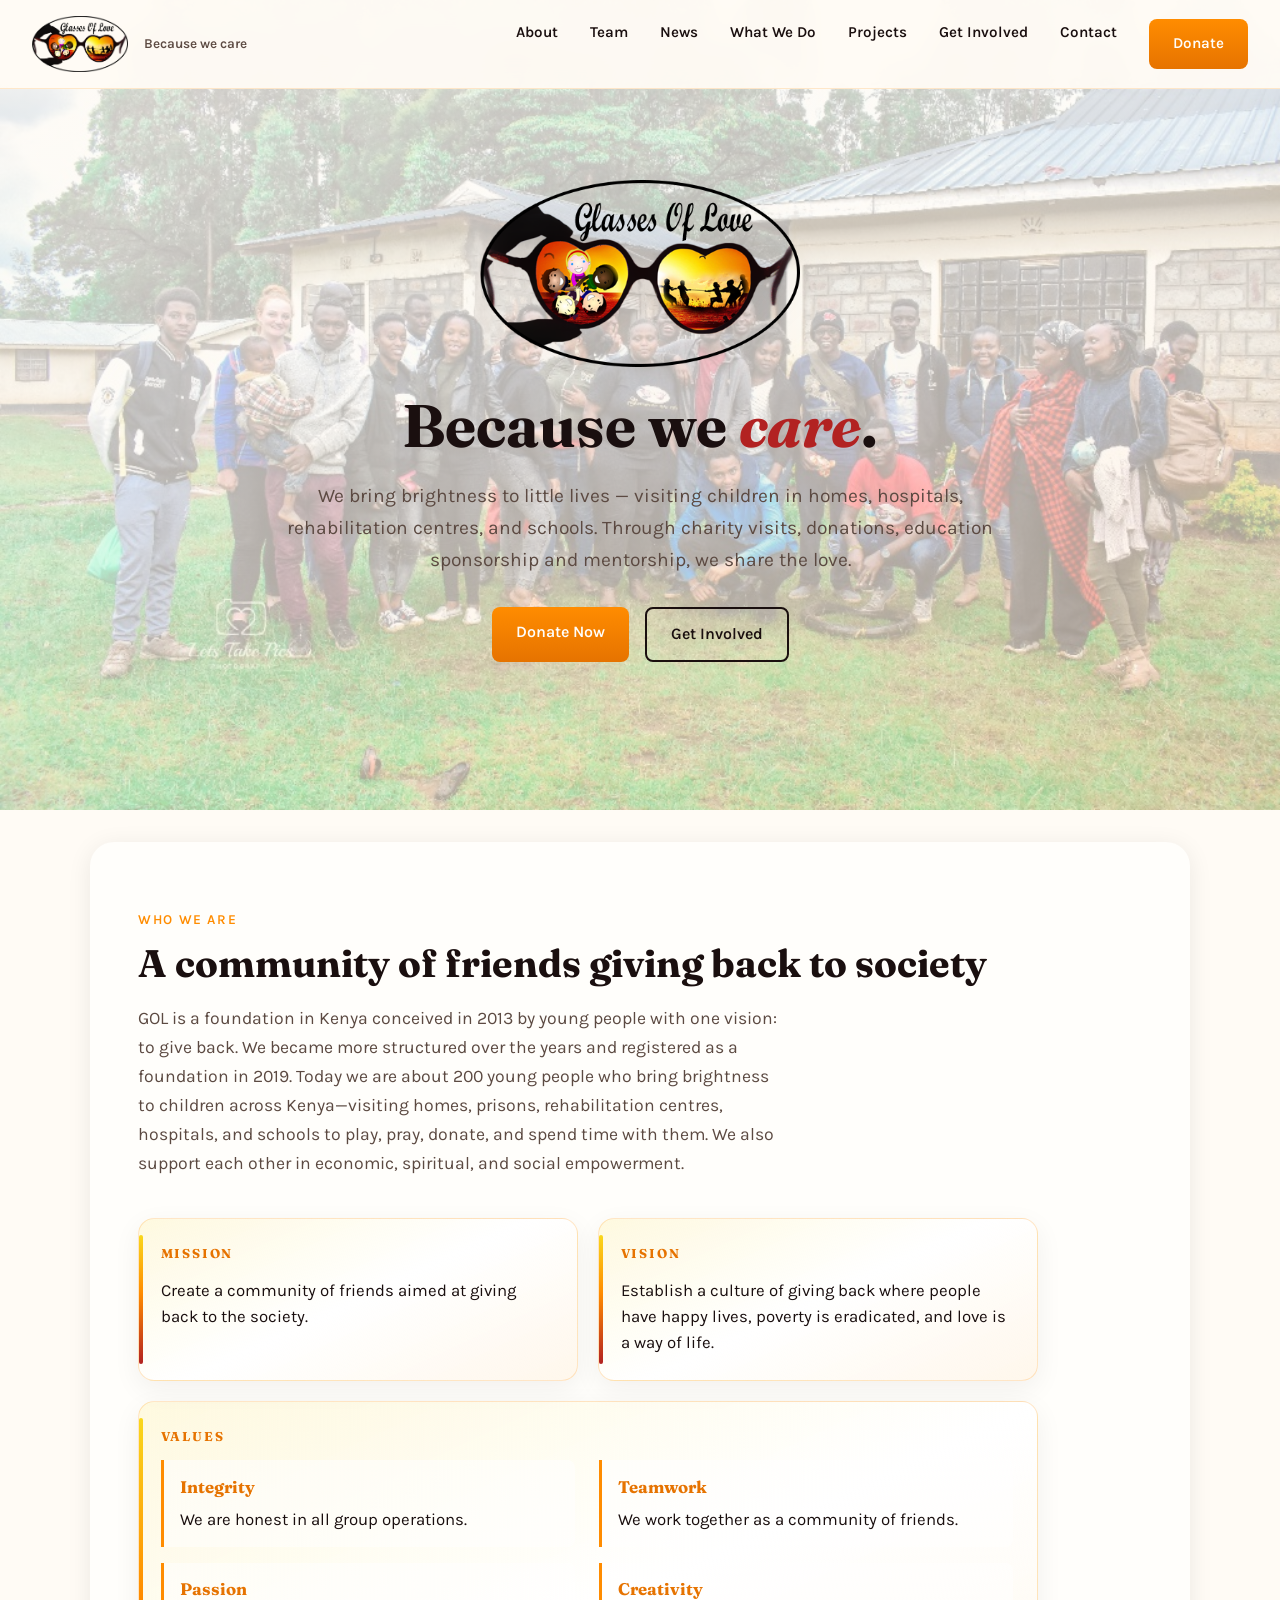
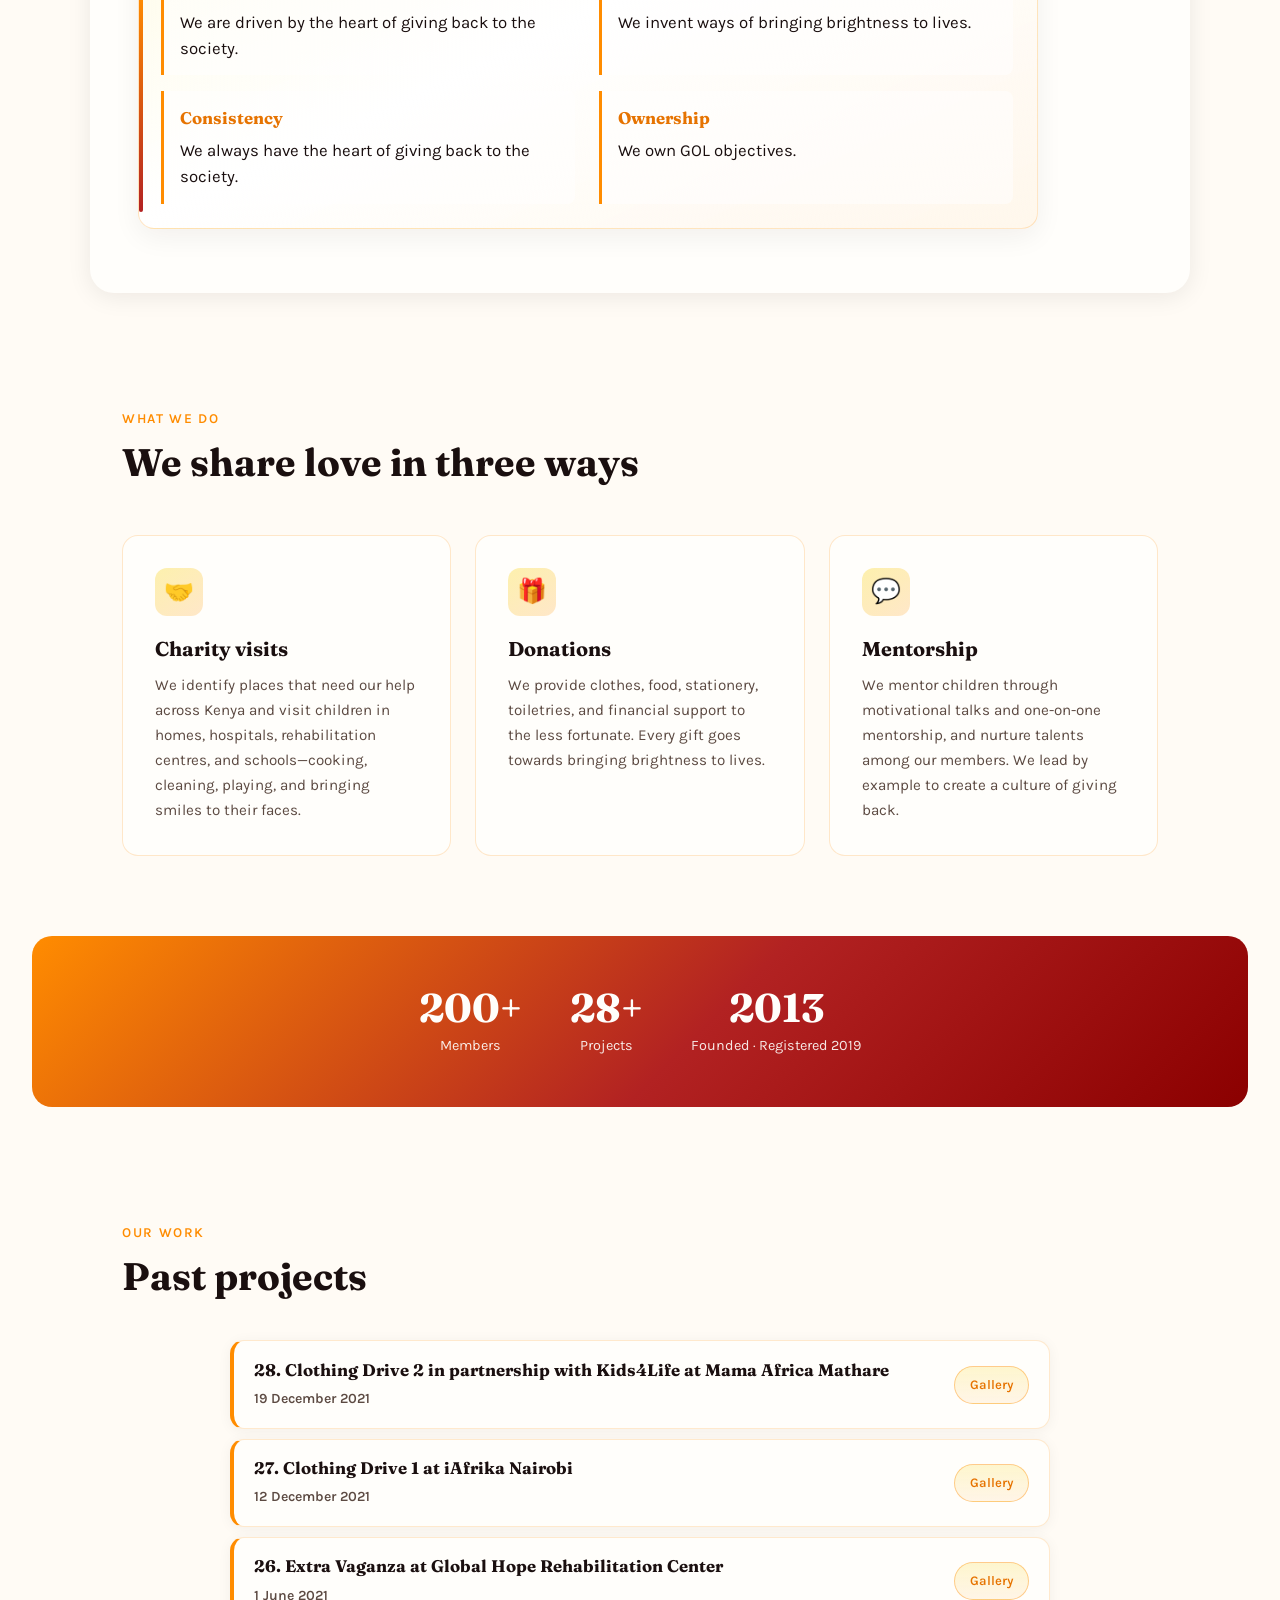
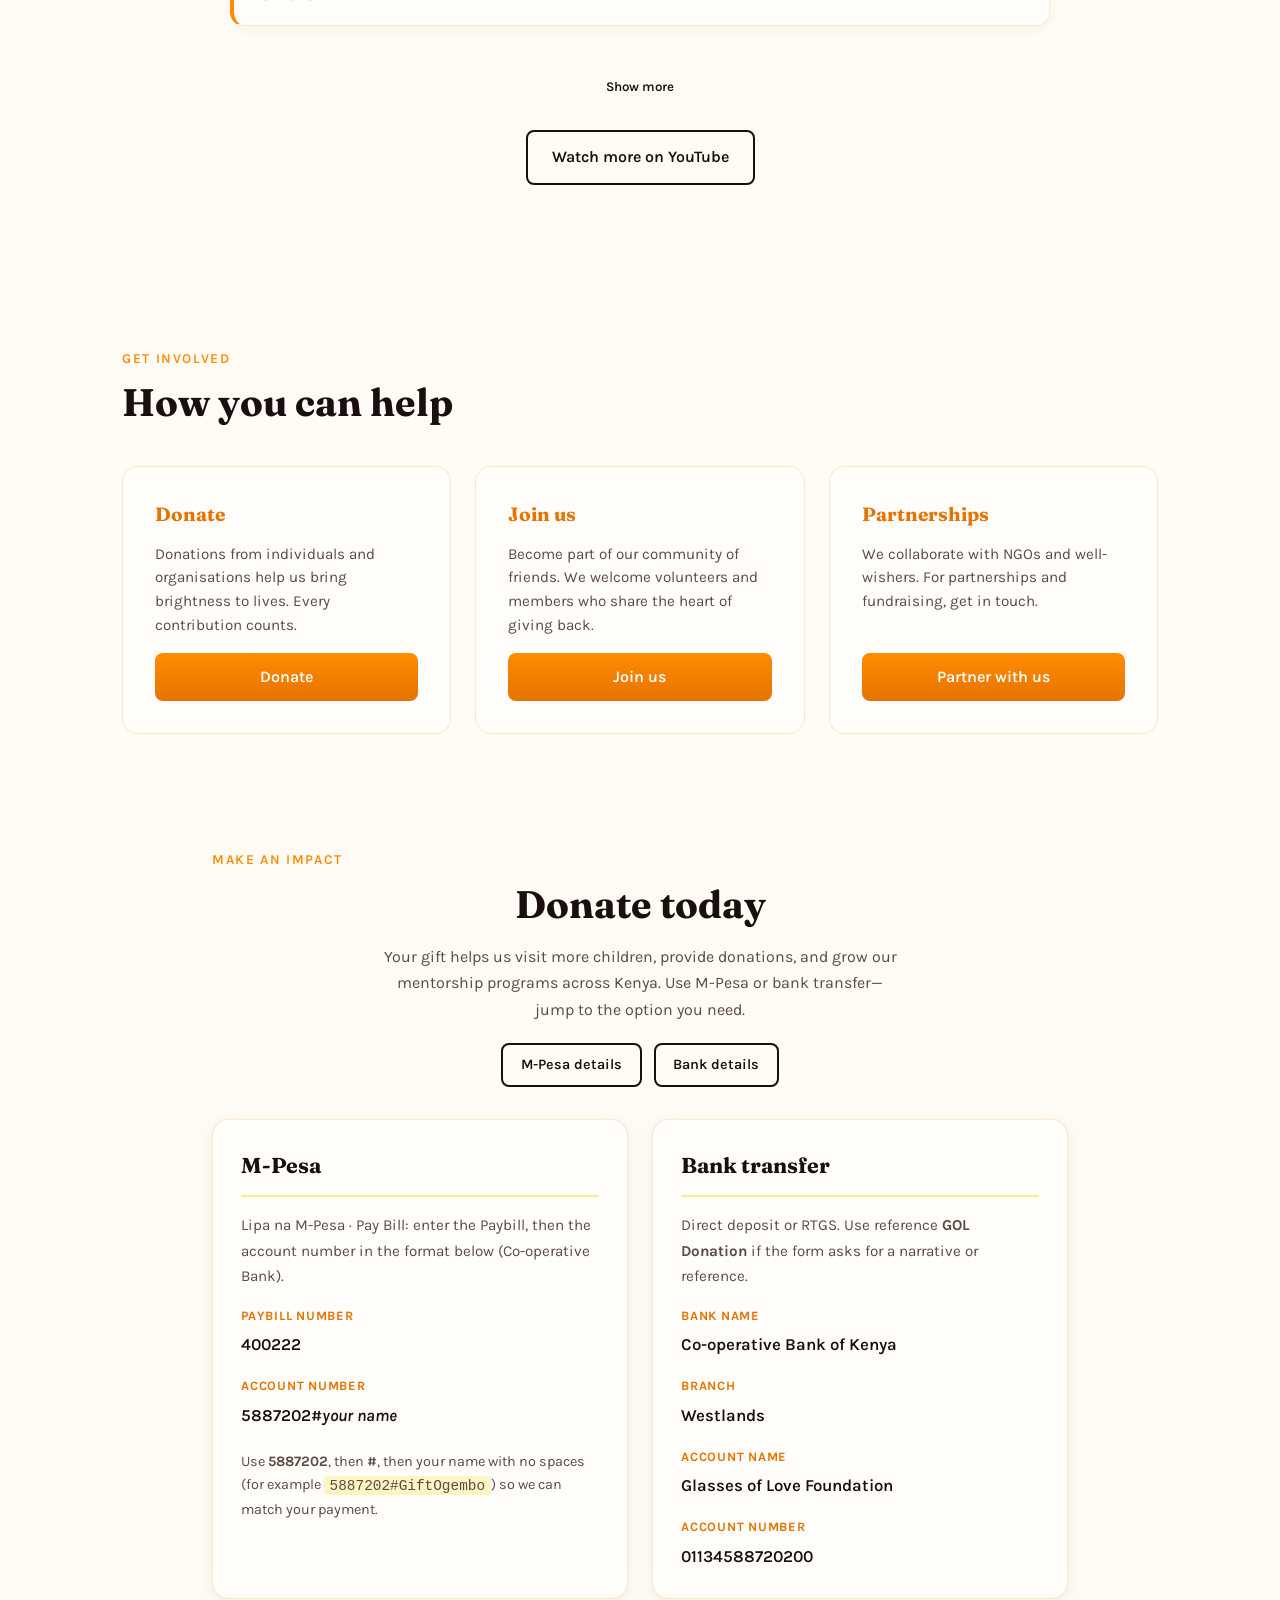
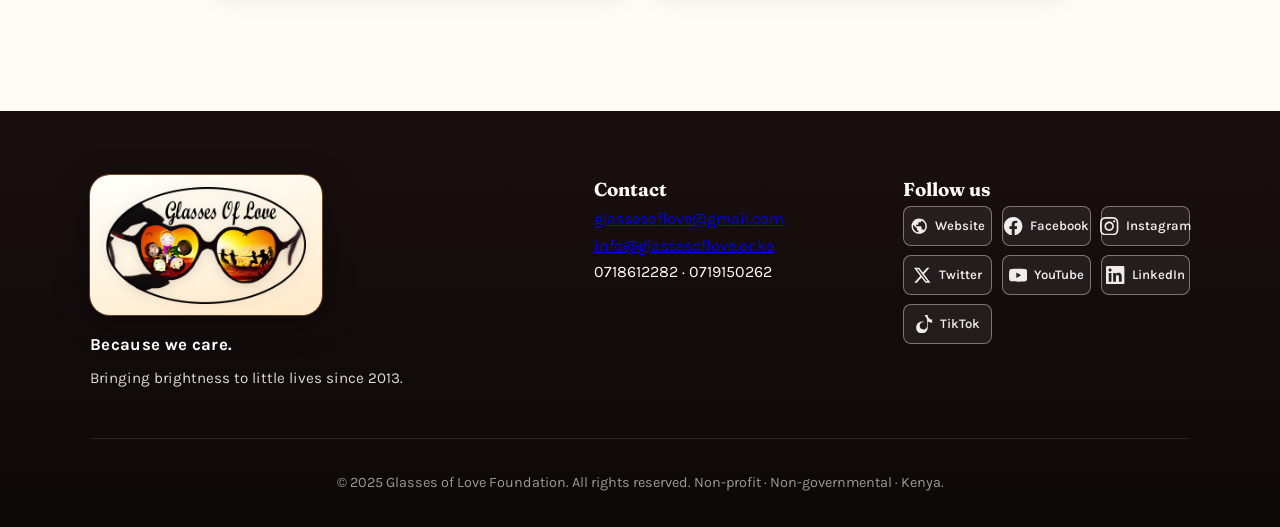
==== commit 035d2004: "Update website files" ====
--- a/index.html
+++ b/index.html
@@ -7,1130 +7,7 @@
   <link rel="preconnect" href="https://fonts.googleapis.com">
   <link rel="preconnect" href="https://fonts.gstatic.com" crossorigin>
   <link href="https://fonts.googleapis.com/css2?family=Dancing+Script:wght@600;700&family=Fraunces:ital,opsz,wght@0,9..144,400;0,9..144,600;0,9..144,700;1,9..144,400&family=Karla:ital,wght@0,400;0,600;0,700;1,400&display=swap" rel="stylesheet">
-  <style>
-    :root {
-      /* Glasses of Love — sunset palette from brand artwork */
-      --sun-gold: #f9d71c;
-      --sun-gold-soft: #ffe566;
-      --sun-orange: #ff8c00;
-      --sun-orange-deep: #e67300;
-      --sun-crimson: #b22222;
-      --sun-horizon: #8b0000;
-      --ink: #1a0f0f;
-      --cream: #fffbf5;
-      --warm-white: #fffefb;
-      --muted: #5c4a42;
-      /* Semantic aliases used across the page */
-      --sage: var(--sun-orange);
-      --sage-light: var(--sun-gold-soft);
-      --terracotta: var(--sun-orange);
-      --terracotta-hover: var(--sun-orange-deep);
-      --charcoal: var(--ink);
-    }
-
-    * {
-      margin: 0;
-      padding: 0;
-      box-sizing: border-box;
-    }
-
-    html {
-      scroll-behavior: smooth;
-    }
-
-    body {
-      font-family: 'Karla', sans-serif;
-      background: var(--cream);
-      color: var(--charcoal);
-      line-height: 1.65;
-      overflow-x: hidden;
-    }
-
-    h1, h2, h3 {
-      font-family: 'Fraunces', serif;
-      font-weight: 700;
-    }
-
-    /* Navigation */
-    nav {
-      position: fixed;
-      top: 0;
-      left: 0;
-      right: 0;
-      padding: 1rem 2rem;
-      display: flex;
-      justify-content: space-between;
-      align-items: center;
-      flex-wrap: wrap;
-      row-gap: 0.75rem;
-      background: rgba(255, 251, 245, 0.94);
-      backdrop-filter: blur(12px);
-      z-index: 100;
-      border-bottom: 1px solid rgba(255, 140, 0, 0.18);
-      gap: 1rem;
-    }
-
-    .nav-brand {
-      display: flex;
-      align-items: center;
-      gap: 1rem;
-      flex-shrink: 0;
-    }
-
-    .logo-link {
-      display: flex;
-      align-items: center;
-      text-decoration: none;
-      line-height: 0;
-    }
-
-    .nav-logo {
-      max-height: 56px;
-      width: auto;
-      display: block;
-    }
-
-    .nav-tagline {
-      font-family: 'Karla', sans-serif;
-      font-size: 0.85rem;
-      font-weight: 600;
-      color: var(--muted);
-      white-space: nowrap;
-    }
-
-    @media (max-width: 900px) {
-      .nav-tagline {
-        display: none;
-      }
-    }
-
-    .nav-links {
-      display: flex;
-      gap: 2rem;
-      list-style: none;
-    }
-
-    .nav-links a {
-      text-decoration: none;
-      color: var(--charcoal);
-      font-weight: 600;
-      font-size: 0.95rem;
-      transition: color 0.2s;
-    }
-
-    .nav-links a:hover {
-      color: var(--sun-orange-deep);
-    }
-
-    .nav-menu-toggle {
-      display: none;
-      align-items: center;
-      justify-content: center;
-      width: 2.75rem;
-      height: 2.75rem;
-      padding: 0;
-      border: 2px solid var(--ink);
-      border-radius: 8px;
-      background: var(--warm-white);
-      cursor: pointer;
-      flex-shrink: 0;
-    }
-
-    .nav-menu-toggle:focus-visible {
-      outline: 2px solid var(--sun-orange-deep);
-      outline-offset: 3px;
-    }
-
-    .nav-menu-icon {
-      display: block;
-      position: relative;
-      width: 1.15rem;
-      height: 2px;
-      background: var(--ink);
-      border-radius: 1px;
-    }
-
-    .nav-menu-icon::before,
-    .nav-menu-icon::after {
-      content: '';
-      position: absolute;
-      left: 0;
-      width: 100%;
-      height: 2px;
-      background: var(--ink);
-      border-radius: 1px;
-    }
-
-    .nav-menu-icon::before {
-      top: -6px;
-    }
-
-    .nav-menu-icon::after {
-      top: 6px;
-    }
-
-    .btn {
-      display: inline-block;
-      padding: 0.75rem 1.5rem;
-      background: linear-gradient(180deg, var(--sun-orange) 0%, var(--sun-orange-deep) 100%);
-      color: var(--warm-white) !important;
-      border-radius: 8px;
-      font-weight: 600;
-      text-decoration: none;
-      transition: background 0.2s, transform 0.15s;
-    }
-
-    .btn:hover {
-      background: linear-gradient(180deg, var(--sun-orange-deep) 0%, var(--sun-crimson) 100%);
-      transform: translateY(-1px);
-    }
-
-    button.btn {
-      font-family: inherit;
-      cursor: pointer;
-      border: none;
-    }
-
-    .btn-outline {
-      background: transparent;
-      border: 2px solid var(--ink);
-      color: var(--ink) !important;
-    }
-
-    .btn-outline:hover {
-      background: var(--ink);
-      color: var(--sun-gold) !important;
-    }
-
-    /* Hero — team photo as soft backdrop (Eldoret weekend visits) */
-    .hero {
-      min-height: 90vh;
-      display: flex;
-      align-items: center;
-      justify-content: center;
-      text-align: center;
-      padding: 6rem 2rem 4rem;
-      background-color: var(--cream);
-      background-image:
-        linear-gradient(
-          165deg,
-          rgba(255, 251, 245, 0.88) 0%,
-          rgba(255, 251, 245, 0.82) 40%,
-          rgba(255, 236, 214, 0.78) 100%
-        ),
-        url('images/hero-team-eldoret.png');
-      background-size: cover;
-      background-position: center;
-      background-repeat: no-repeat;
-    }
-
-    .hero-content {
-      max-width: 720px;
-    }
-
-    .hero-logo {
-      max-width: min(100%, 320px);
-      width: 100%;
-      height: auto;
-      margin: 0 auto 1.5rem;
-      display: block;
-      filter: drop-shadow(0 4px 20px rgba(26, 15, 15, 0.08));
-    }
-
-    .hero h1 {
-      font-size: clamp(2.5rem, 5vw, 3.75rem);
-      line-height: 1.15;
-      color: var(--charcoal);
-      margin-bottom: 1.25rem;
-    }
-
-    .hero h1 span {
-      color: var(--sun-crimson);
-      font-style: italic;
-    }
-
-    .hero p {
-      font-size: 1.2rem;
-      color: var(--muted);
-      margin-bottom: 2rem;
-    }
-
-    .hero-btns {
-      display: flex;
-      gap: 1rem;
-      justify-content: center;
-      flex-wrap: wrap;
-    }
-
-    /* Sections */
-    section {
-      padding: 5rem 2rem;
-      max-width: 1100px;
-      margin: 0 auto;
-    }
-
-    section h2 {
-      font-size: clamp(1.85rem, 3vw, 2.5rem);
-      color: var(--charcoal);
-      margin-bottom: 0.5rem;
-    }
-
-    .section-tag {
-      font-size: 0.85rem;
-      text-transform: uppercase;
-      letter-spacing: 0.12em;
-      color: var(--sage);
-      font-weight: 600;
-      margin-bottom: 1rem;
-    }
-
-    /* About */
-    .about {
-      background: var(--warm-white);
-      border-radius: 24px;
-      margin: 2rem;
-      padding: 4rem 3rem;
-      max-width: 1100px;
-      margin-left: auto;
-      margin-right: auto;
-      box-shadow: 0 4px 24px rgba(26, 15, 15, 0.08);
-    }
-
-    .about p {
-      font-size: 1.1rem;
-      color: var(--muted);
-      max-width: 640px;
-    }
-
-    .mvv-grid {
-      display: grid;
-      grid-template-columns: repeat(2, minmax(0, 1fr));
-      gap: 1.25rem;
-      margin-top: 2.5rem;
-      max-width: 900px;
-    }
-
-    .mvv-card {
-      background: linear-gradient(
-        155deg,
-        rgba(249, 215, 28, 0.12) 0%,
-        rgba(255, 255, 255, 0.95) 50%,
-        rgba(255, 140, 0, 0.06) 100%
-      );
-      border: 1px solid rgba(255, 140, 0, 0.22);
-      border-radius: 16px;
-      padding: 1.5rem 1.5rem 1.5rem 1.35rem;
-      box-shadow: 0 8px 28px rgba(26, 15, 15, 0.06);
-      position: relative;
-    }
-
-    .mvv-card::before {
-      content: '';
-      position: absolute;
-      left: 0;
-      top: 1rem;
-      bottom: 1rem;
-      width: 4px;
-      border-radius: 4px;
-      background: linear-gradient(180deg, var(--sun-gold) 0%, var(--sun-orange) 45%, var(--sun-crimson) 100%);
-    }
-
-    .mvv-card h3 {
-      font-family: 'Fraunces', serif;
-      font-size: 0.8rem;
-      font-weight: 700;
-      text-transform: uppercase;
-      letter-spacing: 0.14em;
-      color: var(--sun-orange-deep);
-      margin: 0 0 0.85rem;
-    }
-
-    .mvv-card p {
-      margin: 0;
-      font-size: 1.05rem;
-      color: var(--charcoal);
-      line-height: 1.55;
-      max-width: none;
-    }
-
-    .mvv-card-values {
-      grid-column: 1 / -1;
-    }
-
-    .values-list {
-      list-style: none;
-      margin: 0;
-      padding: 0;
-      display: grid;
-      gap: 1rem;
-    }
-
-    @media (min-width: 720px) {
-      .values-list {
-        grid-template-columns: repeat(2, minmax(0, 1fr));
-        gap: 1rem 1.5rem;
-      }
-    }
-
-    .value-item {
-      margin: 0;
-      padding: 0.85rem 0.75rem 0.85rem 1rem;
-      border-left: 3px solid var(--sun-orange);
-      border-radius: 0 8px 8px 0;
-      background: rgba(255, 255, 255, 0.55);
-    }
-
-    .value-name {
-      display: block;
-      font-family: 'Fraunces', serif;
-      font-size: 1.05rem;
-      font-weight: 700;
-      color: var(--sun-orange-deep);
-      margin-bottom: 0.35rem;
-    }
-
-    .value-desc {
-      margin: 0;
-      font-size: 0.95rem;
-      color: var(--muted);
-      line-height: 1.55;
-    }
-
-    @media (max-width: 640px) {
-      .mvv-grid {
-        grid-template-columns: 1fr;
-      }
-    }
-
-    /* Causes grid */
-    .causes-grid {
-      display: grid;
-      grid-template-columns: repeat(auto-fit, minmax(280px, 1fr));
-      gap: 1.5rem;
-      margin-top: 2.5rem;
-    }
-
-    .cause-card {
-      background: var(--warm-white);
-      padding: 2rem;
-      border-radius: 16px;
-      border: 1px solid rgba(255, 140, 0, 0.2);
-      transition: transform 0.2s, box-shadow 0.2s;
-    }
-
-    .cause-card:hover {
-      transform: translateY(-4px);
-      box-shadow: 0 12px 32px rgba(178, 34, 34, 0.1);
-    }
-
-    .cause-card .icon {
-      width: 48px;
-      height: 48px;
-      background: linear-gradient(145deg, rgba(249, 215, 28, 0.35) 0%, rgba(255, 140, 0, 0.2) 100%);
-      border-radius: 12px;
-      display: flex;
-      align-items: center;
-      justify-content: center;
-      font-size: 1.5rem;
-      margin-bottom: 1rem;
-    }
-
-    .cause-card h3 {
-      font-size: 1.25rem;
-      color: var(--charcoal);
-      margin-bottom: 0.5rem;
-    }
-
-    .cause-card p {
-      color: var(--muted);
-      font-size: 0.95rem;
-    }
-
-    /* Past projects — text list + member-only photo folder links */
-    .projects-list.projects-grid {
-      display: flex;
-      flex-direction: column;
-      gap: 0;
-      max-width: 820px;
-      margin: 2rem auto 0;
-    }
-
-    .project-row {
-      display: flex;
-      flex-direction: row;
-      align-items: center;
-      justify-content: space-between;
-      gap: 1rem;
-      padding: 1.1rem 1.25rem;
-      margin-bottom: 0.6rem;
-      background: var(--warm-white);
-      border-radius: 14px;
-      border: 1px solid rgba(255, 140, 0, 0.18);
-      border-left: 4px solid var(--sun-orange);
-      box-shadow: 0 2px 14px rgba(26, 15, 15, 0.05);
-      transition: box-shadow 0.2s, transform 0.2s;
-    }
-
-    .project-row:hover {
-      box-shadow: 0 6px 22px rgba(178, 34, 34, 0.08);
-    }
-
-    .project-row-text {
-      flex: 1;
-      min-width: 0;
-    }
-
-    .project-row-text h3 {
-      font-family: 'Fraunces', serif;
-      font-size: 1.05rem;
-      color: var(--charcoal);
-      margin: 0 0 0.35rem;
-      line-height: 1.35;
-      font-weight: 700;
-    }
-
-    .project-row .project-date {
-      margin: 0;
-      font-size: 0.88rem;
-      color: var(--muted);
-      font-weight: 600;
-    }
-
-    .project-gallery-link {
-      flex-shrink: 0;
-      display: inline-block;
-      font-size: 0.82rem;
-      font-weight: 600;
-      color: var(--sun-orange-deep);
-      text-decoration: none;
-      padding: 0.45rem 0.95rem;
-      border-radius: 999px;
-      border: 1px solid rgba(255, 140, 0, 0.4);
-      background: linear-gradient(180deg, rgba(249, 215, 28, 0.2) 0%, rgba(255, 140, 0, 0.08) 100%);
-      white-space: nowrap;
-      transition: background 0.2s, color 0.2s;
-    }
-
-    .project-gallery-link:hover {
-      background: var(--sun-gold);
-      color: var(--ink);
-      border-color: var(--sun-orange);
-    }
-
-    @media (max-width: 560px) {
-      .project-row {
-        flex-direction: column;
-        align-items: flex-start;
-      }
-
-      .project-gallery-link {
-        align-self: flex-start;
-      }
-    }
-
-    .project-row.project-more {
-      display: none;
-    }
-
-    .projects-grid.show-all .project-row.project-more {
-      display: flex;
-    }
-
-    .show-more-wrap {
-      text-align: center;
-      margin-top: 2rem;
-    }
-
-    .show-more-wrap .btn {
-      min-width: 10rem;
-    }
-
-    /* Gallery — under construction dialog (centered in viewport) */
-    .uc-dialog {
-      position: fixed;
-      top: 50%;
-      left: 50%;
-      transform: translate(-50%, -50%);
-      margin: 0;
-      max-width: 420px;
-      width: min(420px, calc(100vw - 2rem));
-      max-height: min(90vh, 100%);
-      overflow: auto;
-      padding: 1.75rem 1.75rem 1.5rem;
-      border: none;
-      border-radius: 16px;
-      box-shadow: 0 24px 64px rgba(26, 15, 15, 0.28);
-      background: var(--warm-white);
-    }
-
-    .uc-dialog::backdrop {
-      background: rgba(26, 15, 15, 0.5);
-      backdrop-filter: blur(4px);
-    }
-
-    .uc-dialog-title {
-      font-family: 'Fraunces', serif;
-      font-size: 1.5rem;
-      margin: 0 0 0.65rem;
-      color: var(--sun-orange-deep);
-    }
-
-    .uc-dialog-text {
-      margin: 0 0 1.35rem;
-      color: var(--muted);
-      font-size: 1rem;
-      line-height: 1.55;
-    }
-
-    .uc-dialog .btn {
-      width: 100%;
-      text-align: center;
-    }
-
-    /* Join us — custom overlay (not <dialog>): Chrome often composites Google Form iframes above native dialog UI, blocking the × */
-    .join-modal {
-      position: fixed;
-      inset: 0;
-      z-index: 10000;
-      display: flex;
-      align-items: center;
-      justify-content: center;
-      padding: 0.75rem;
-      box-sizing: border-box;
-    }
-
-    .join-modal[hidden] {
-      display: none !important;
-    }
-
-    .join-modal-backdrop {
-      position: absolute;
-      inset: 0;
-      background: rgba(26, 15, 15, 0.5);
-      backdrop-filter: blur(4px);
-      z-index: 0;
-      cursor: pointer;
-    }
-
-    .join-modal-panel {
-      position: relative;
-      z-index: 1;
-      max-width: 720px;
-      width: min(720px, calc(100vw - 1.5rem));
-      max-height: min(92vh, 100%);
-      border-radius: 16px;
-      box-shadow: 0 24px 64px rgba(26, 15, 15, 0.28);
-      background: var(--warm-white);
-      display: flex;
-      flex-direction: column;
-      overflow: hidden;
-      isolation: isolate;
-    }
-
-    .join-form-dialog-content {
-      flex: 1 1 auto;
-      min-height: 0;
-      overflow-x: hidden;
-      overflow-y: auto;
-      display: flex;
-      flex-direction: column;
-      position: relative;
-      z-index: 1;
-    }
-
-    /* Header + × above iframe stacking (explicit z-index + isolate on panel) */
-    .join-form-dialog-header {
-      display: flex;
-      align-items: flex-start;
-      justify-content: space-between;
-      gap: 1rem;
-      padding: 1.25rem 1.25rem 0.75rem;
-      border-bottom: 1px solid rgba(255, 140, 0, 0.15);
-      flex-shrink: 0;
-      background: var(--warm-white);
-      position: relative;
-      z-index: 10;
-    }
-
-    .join-form-dialog-header h2 {
-      font-family: 'Fraunces', serif;
-      font-size: 1.45rem;
-      margin: 0;
-      padding-right: 0.25rem;
-      color: var(--sun-orange-deep);
-      flex: 1 1 auto;
-      min-width: 0;
-    }
-
-    .join-form-close {
-      flex-shrink: 0;
-      width: 2.5rem;
-      height: 2.5rem;
-      border: none;
-      border-radius: 50%;
-      background: rgba(26, 15, 15, 0.08);
-      color: var(--ink);
-      font-family: inherit;
-      font-size: 1.5rem;
-      line-height: 1;
-      cursor: pointer;
-      transition: background 0.2s;
-      touch-action: manipulation;
-      -webkit-tap-highlight-color: transparent;
-      position: relative;
-      z-index: 11;
-    }
-
-    .join-form-close:hover {
-      background: rgba(255, 140, 0, 0.25);
-    }
-
-    .join-form-intro {
-      margin: 0;
-      padding: 0.75rem 1.25rem;
-      font-size: 0.92rem;
-      color: var(--muted);
-      line-height: 1.5;
-      flex-shrink: 0;
-    }
-
-    .join-form-iframe {
-      display: block;
-      width: 100%;
-      min-height: 420px;
-      height: min(1900px, calc(92vh - 180px));
-      border: 0;
-      background: var(--cream);
-      position: relative;
-      z-index: 0;
-    }
-
-    /* Stats */
-    .stats {
-      display: flex;
-      flex-wrap: wrap;
-      gap: 2rem 3rem;
-      justify-content: center;
-      padding: 3rem 2rem;
-      background: linear-gradient(135deg, var(--sun-orange) 0%, var(--sun-crimson) 55%, var(--sun-horizon) 100%);
-      border-radius: 20px;
-      margin: 0 2rem 2rem;
-      color: var(--warm-white);
-    }
-
-    .stat {
-      text-align: center;
-    }
-
-    .stat-number {
-      font-family: 'Fraunces', serif;
-      font-size: 2.5rem;
-      font-weight: 700;
-      display: block;
-      line-height: 1.2;
-    }
-
-    .stat-label {
-      font-size: 0.9rem;
-      opacity: 0.9;
-    }
-
-    /* How to help */
-    .help-grid {
-      display: grid;
-      grid-template-columns: repeat(auto-fit, minmax(260px, 1fr));
-      gap: 1.5rem;
-      margin-top: 2rem;
-      align-items: stretch;
-    }
-
-    .help-card {
-      display: flex;
-      flex-direction: column;
-      height: 100%;
-      padding: 2rem;
-      background: var(--warm-white);
-      border-radius: 16px;
-      border: 1px solid rgba(255, 140, 0, 0.18);
-    }
-
-    .help-card h3 {
-      font-size: 1.2rem;
-      color: var(--sun-orange-deep);
-      margin: 0 0 0.75rem;
-      flex-shrink: 0;
-    }
-
-    .help-card p {
-      flex: 1 1 auto;
-      margin: 0;
-      color: var(--muted);
-      font-size: 0.95rem;
-      line-height: 1.55;
-    }
-
-    .help-card .btn {
-      flex-shrink: 0;
-      margin-top: 1rem;
-      width: 100%;
-      box-sizing: border-box;
-      min-height: 3rem;
-      padding: 0.75rem 1.25rem;
-      font-family: inherit;
-      font-size: 1rem;
-      font-weight: 600;
-      line-height: 1.3;
-      display: inline-flex;
-      align-items: center;
-      justify-content: center;
-      text-align: center;
-    }
-
-    /* Contact / Footer */
-    footer {
-      background: linear-gradient(180deg, var(--ink) 0%, #0d0808 100%);
-      color: var(--cream);
-      padding: 4rem 2rem 2rem;
-      margin-top: 3rem;
-    }
-
-    .footer-inner {
-      max-width: 1100px;
-      margin: 0 auto;
-    }
-
-    .footer-grid {
-      display: grid;
-      grid-template-columns: minmax(280px, 1.75fr) minmax(200px, 1fr) minmax(260px, 1.1fr);
-      gap: 2.5rem 3rem;
-      margin-bottom: 3rem;
-      align-items: start;
-    }
-
-    .footer-logo-wrap {
-      display: inline-flex;
-      align-items: center;
-      justify-content: center;
-      padding: 0.7rem 1rem;
-      margin-bottom: 1.1rem;
-      background: linear-gradient(165deg, #fffefb 0%, #fff4e0 55%, #ffe8c8 100%);
-      border-radius: 20px;
-      box-shadow:
-        0 8px 32px rgba(0, 0, 0, 0.4),
-        0 0 0 1px rgba(255, 160, 60, 0.45);
-    }
-
-    .footer-logo-wrap .footer-logo {
-      margin-bottom: 0;
-      max-width: 200px;
-      width: 100%;
-      height: auto;
-      display: block;
-      filter: drop-shadow(0 2px 6px rgba(26, 15, 15, 0.12));
-    }
-
-    .footer-tagline {
-      margin: 0;
-      display: flex;
-      flex-direction: column;
-      gap: 0.4rem;
-      line-height: 1.55;
-    }
-
-    .footer-tagline-lead {
-      font-weight: 700;
-      font-size: 1.05rem;
-      color: var(--warm-white);
-      letter-spacing: 0.02em;
-    }
-
-    .footer-tagline-sub {
-      font-weight: 400;
-      font-size: 0.95rem;
-      color: rgba(250, 248, 245, 0.88);
-    }
-
-    .footer-about p {
-      line-height: 1.6;
-    }
-
-    @media (max-width: 900px) {
-      .footer-grid {
-        grid-template-columns: 1fr 1fr;
-      }
-
-      .footer-grid > div:last-child {
-        grid-column: 1 / -1;
-      }
-    }
-
-    @media (max-width: 700px) {
-      .footer-grid {
-        grid-template-columns: 1fr;
-      }
-
-      .footer-grid > div:last-child {
-        grid-column: auto;
-      }
-    }
-
-    .footer h3 {
-      font-size: 1rem;
-      text-transform: uppercase;
-      letter-spacing: 0.1em;
-      color: var(--sun-gold);
-      margin-bottom: 1rem;
-    }
-
-    .footer-logo {
-      max-width: 200px;
-      width: 100%;
-      height: auto;
-      margin-bottom: 1rem;
-      display: block;
-    }
-
-    .footer p, .footer a {
-      color: rgba(250, 248, 245, 0.85);
-      text-decoration: none;
-      font-size: 0.95rem;
-    }
-
-    .footer a:hover {
-      color: var(--warm-white);
-    }
-
-    .footer-social-links {
-      display: grid;
-      grid-template-columns: repeat(3, minmax(0, 1fr));
-      gap: 0.55rem 0.65rem;
-      margin: 0;
-      padding: 0;
-      max-width: 22rem;
-    }
-
-    .footer-social-btn {
-      display: inline-flex;
-      align-items: center;
-      justify-content: center;
-      gap: 0.45rem;
-      width: 100%;
-      min-width: 0;
-      min-height: 2.5rem;
-      padding: 0.45rem 0.5rem;
-      font-family: inherit;
-      font-size: 0.82rem;
-      font-weight: 600;
-      line-height: 1.25;
-      color: rgba(250, 248, 245, 0.95) !important;
-      text-decoration: none !important;
-      border: 1px solid rgba(255, 250, 245, 0.4);
-      border-radius: 8px;
-      background: rgba(255, 255, 255, 0.07);
-      transition: background 0.2s, border-color 0.2s, color 0.2s, transform 0.15s;
-    }
-
-    .footer-social-btn svg {
-      width: 1.15rem;
-      height: 1.15rem;
-      flex-shrink: 0;
-      fill: currentColor;
-    }
-
-    .footer-social-btn:hover {
-      background: rgba(255, 140, 0, 0.22);
-      border-color: var(--sun-orange);
-      color: var(--warm-white) !important;
-      transform: translateY(-1px);
-    }
-
-    .footer-bottom {
-      padding-top: 2rem;
-      border-top: 1px solid rgba(255,255,255,0.1);
-      text-align: center;
-      font-size: 0.9rem;
-      color: rgba(250, 248, 245, 0.6);
-    }
-
-    /* Donate — anchors clear fixed nav */
-    #donate,
-    #donate-mpesa,
-    #donate-bank {
-      scroll-margin-top: 5.5rem;
-    }
-
-    .donate-section {
-      padding: 2rem 2rem 4rem;
-      max-width: 920px;
-      margin: 0 auto;
-    }
-
-    .donate-section > .section-tag,
-    .donate-section > h2 {
-      text-align: center;
-    }
-
-    .donate-intro {
-      color: var(--muted);
-      max-width: 520px;
-      margin: 0 auto 1.25rem;
-      text-align: center;
-    }
-
-    .donate-quick {
-      display: flex;
-      flex-wrap: wrap;
-      gap: 0.75rem;
-      justify-content: center;
-      margin-bottom: 2rem;
-    }
-
-    .donate-quick a {
-      display: inline-block;
-      padding: 0.5rem 1.1rem;
-      font-weight: 600;
-      font-size: 0.9rem;
-      text-decoration: none;
-      border-radius: 8px;
-      border: 2px solid var(--ink);
-      color: var(--ink);
-      transition: background 0.2s, color 0.2s;
-    }
-
-    .donate-quick a:hover {
-      background: var(--ink);
-      color: var(--sun-gold);
-    }
-
-    .donate-methods {
-      display: grid;
-      grid-template-columns: repeat(auto-fit, minmax(280px, 1fr));
-      gap: 1.5rem;
-      text-align: left;
-    }
-
-    .donate-card {
-      background: var(--warm-white);
-      border: 1px solid rgba(255, 140, 0, 0.22);
-      border-radius: 16px;
-      padding: 1.75rem;
-      box-shadow: 0 4px 20px rgba(26, 15, 15, 0.06);
-    }
-
-    .donate-card h3 {
-      font-family: 'Fraunces', serif;
-      font-size: 1.35rem;
-      color: var(--ink);
-      margin-bottom: 1rem;
-      padding-bottom: 0.75rem;
-      border-bottom: 2px solid rgba(249, 215, 28, 0.5);
-    }
-
-    .donate-card dl {
-      margin: 0;
-    }
-
-    .donate-card dt {
-      font-size: 0.8rem;
-      text-transform: uppercase;
-      letter-spacing: 0.06em;
-      color: var(--sun-orange-deep);
-      font-weight: 700;
-      margin-top: 1rem;
-    }
-
-    .donate-card dt:first-of-type {
-      margin-top: 0;
-    }
-
-    .donate-card dd {
-      margin: 0.35rem 0 0;
-      font-size: 1.05rem;
-      color: var(--charcoal);
-      font-weight: 600;
-      word-break: break-word;
-    }
-
-    .donate-note {
-      margin-top: 2rem;
-      font-size: 0.95rem;
-      color: var(--muted);
-      text-align: center;
-    }
-
-    .donate-note a {
-      color: var(--sun-orange-deep);
-      font-weight: 600;
-    }
-
-    /* Mobile nav — hamburger + expandable section links */
-    @media (max-width: 768px) {
-      .nav-menu-toggle {
-        display: inline-flex;
-      }
-
-      nav {
-        flex-wrap: wrap;
-        align-items: center;
-        padding: 0.75rem 1.25rem;
-      }
-
-      .nav-links {
-        display: none;
-        flex-direction: column;
-        width: 100%;
-        flex-basis: 100%;
-        gap: 0;
-        padding: 0.35rem 0 0;
-        margin: 0.35rem 0 0;
-        border-top: 1px solid rgba(255, 140, 0, 0.22);
-      }
-
-      nav.nav-is-open .nav-links {
-        display: flex;
-      }
-
-      .nav-links li {
-        width: 100%;
-        border-bottom: 1px solid rgba(26, 15, 15, 0.07);
-      }
-
-      .nav-links li:last-child {
-        border-bottom: none;
-        padding-top: 0.35rem;
-      }
-
-      .nav-links a {
-        display: block;
-        padding: 0.7rem 0;
-      }
-
-      .nav-links a.btn {
-        text-align: center;
-        width: 100%;
-        box-sizing: border-box;
-        margin: 0;
-      }
-
-      .nav-logo {
-        max-height: 44px;
-      }
-    }
-
-    @media (max-width: 600px) {
-      .hero-logo {
-        max-width: 260px;
-      }
-
-      .hero-btns {
-        flex-direction: column;
-      }
-
-      .hero-btns .btn {
-        width: 100%;
-      }
-    }
-  </style>
+  <link rel="stylesheet" href="css/site.css">
 </head>
 <body id="top">
   <nav id="site-nav">
@@ -1145,6 +22,8 @@
     </button>
     <ul class="nav-links" id="primary-nav">
       <li><a href="#about">About</a></li>
+      <li><a href="leadership.html">Team</a></li>
+      <li><a href="news.html">News</a></li>
       <li><a href="#causes">What We Do</a></li>
       <li><a href="#projects">Projects</a></li>
       <li><a href="#help">Get Involved</a></li>
@@ -1566,7 +445,6 @@
         </dl>
       </article>
     </div>
-    <p class="donate-note">Questions? Email <a href="mailto:glassesoflove@gmail.com?subject=Donation%20question">glassesoflove@gmail.com</a> or call <a href="tel:+254718612282">0718 612 282</a> / <a href="tel:+254719150262">0719 150 262</a>.</p>
   </section>
 
   <footer id="contact">
@@ -1614,6 +492,10 @@
               <svg viewBox="0 0 24 24" aria-hidden="true" focusable="false"><path d="M20.447 20.452h-3.554v-5.569c0-1.328-.027-3.037-1.852-3.037-1.853 0-2.136 1.445-2.136 2.939v5.667H9.351V9h3.414v1.561h.046c.477-.9 1.637-1.85 3.37-1.85 3.601 0 4.267 2.37 4.267 5.455v6.286zM5.337 7.433c-1.144 0-2.063-.926-2.063-2.065 0-1.138.92-2.063 2.063-2.063 1.14 0 2.064.925 2.064 2.063 0 1.139-.925 2.065-2.064 2.065zm1.782 13.019H3.555V9h3.564v11.452zM22.225 0H1.771C.792 0 0 .774 0 1.729v20.542C0 23.227.792 24 1.771 24h20.451C23.2 24 24 23.227 24 22.271V1.729C24 .774 23.2 0 22.222 0h.003z"/></svg>
               <span>LinkedIn</span>
             </a>
+            <a href="https://www.tiktok.com/@glassesoflove.gol" class="footer-social-btn" target="_blank" rel="noopener noreferrer" aria-label="TikTok — opens in new tab">
+              <svg viewBox="0 0 24 24" aria-hidden="true" focusable="false"><path d="M12.525.02c1.31-.02 2.61-.01 3.91-.02.08 1.53.63 3.09 1.75 4.17 1.12 1.11 2.7 1.62 4.24 1.79v4.03c-1.44-.05-2.89-.35-4.2-.97-.57-.26-1.1-.59-1.62-.93-.01 2.92.01 5.84-.02 8.75-.08 1.4-.54 2.79-1.35 3.94-1.31 1.92-3.58 3.17-5.91 3.3-2.96.12-5.89-1.47-7.08-4.2-.6-1.3-.8-2.77-.7-4.2.14-2.4 1.52-4.72 3.55-5.98 1.93-1.19 4.42-1.35 6.56-.66V9.5c-1.57-.43-3.45.17-4.45 1.49-.85 1.11-1.2 2.56-.95 3.95.22 1.38 1.13 2.62 2.4 3.28 1.3.68 2.9.8 4.25.3 1.23-.46 2.13-1.48 2.55-2.76.2-.62.28-1.28.26-1.94-.01-2.86 0-5.72-.02-8.58z"/></svg>
+              <span>TikTok</span>
+            </a>
           </div>
         </div>
       </div>
@@ -1718,7 +600,7 @@
         setOpen(!nav.classList.contains('nav-is-open'));
       });
 
-      menu.querySelectorAll('a[href^="#"]').forEach(function(link) {
+      menu.querySelectorAll('a').forEach(function(link) {
         link.addEventListener('click', function() {
           setOpen(false);
         });
--- a/css/site.css
+++ b/css/site.css
@@ -0,0 +1,1682 @@
+:root {
+  /* Glasses of Love — sunset palette from brand artwork */
+  --sun-gold: #f9d71c;
+  --sun-gold-soft: #ffe566;
+  --sun-orange: #ff8c00;
+  --sun-orange-deep: #e67300;
+  --sun-crimson: #b22222;
+  --sun-horizon: #8b0000;
+  --ink: #1a0f0f;
+  --cream: #fffbf5;
+  --warm-white: #fffefb;
+  --muted: #5c4a42;
+  /* Semantic aliases used across the page */
+  --sage: var(--sun-orange);
+  --sage-light: var(--sun-gold-soft);
+  --terracotta: var(--sun-orange);
+  --terracotta-hover: var(--sun-orange-deep);
+  --charcoal: var(--ink);
+}
+
+* {
+  margin: 0;
+  padding: 0;
+  box-sizing: border-box;
+}
+
+html {
+  scroll-behavior: smooth;
+}
+
+body {
+  font-family: 'Karla', sans-serif;
+  background: var(--cream);
+  color: var(--charcoal);
+  line-height: 1.65;
+  overflow-x: hidden;
+}
+
+h1, h2, h3 {
+  font-family: 'Fraunces', serif;
+  font-weight: 700;
+}
+
+/* Navigation */
+nav {
+  position: fixed;
+  top: 0;
+  left: 0;
+  right: 0;
+  padding: 1rem 2rem;
+  display: flex;
+  justify-content: space-between;
+  align-items: center;
+  flex-wrap: wrap;
+  row-gap: 0.75rem;
+  background: rgba(255, 251, 245, 0.94);
+  backdrop-filter: blur(12px);
+  z-index: 100;
+  border-bottom: 1px solid rgba(255, 140, 0, 0.18);
+  gap: 1rem;
+}
+
+.nav-brand {
+  display: flex;
+  align-items: center;
+  gap: 1rem;
+  flex-shrink: 0;
+}
+
+.logo-link {
+  display: flex;
+  align-items: center;
+  text-decoration: none;
+  line-height: 0;
+}
+
+.nav-logo {
+  max-height: 56px;
+  width: auto;
+  display: block;
+}
+
+.nav-tagline {
+  font-family: 'Karla', sans-serif;
+  font-size: 0.85rem;
+  font-weight: 600;
+  color: var(--muted);
+  white-space: nowrap;
+}
+
+@media (max-width: 900px) {
+  .nav-tagline {
+    display: none;
+  }
+}
+
+.nav-links {
+  display: flex;
+  gap: 2rem;
+  list-style: none;
+}
+
+.nav-links a {
+  text-decoration: none;
+  color: var(--charcoal);
+  font-weight: 600;
+  font-size: 0.95rem;
+  transition: color 0.2s;
+}
+
+.nav-links a:hover {
+  color: var(--sun-orange-deep);
+}
+
+.nav-menu-toggle {
+  display: none;
+  align-items: center;
+  justify-content: center;
+  width: 2.75rem;
+  height: 2.75rem;
+  padding: 0;
+  border: 2px solid var(--ink);
+  border-radius: 8px;
+  background: var(--warm-white);
+  cursor: pointer;
+  flex-shrink: 0;
+}
+
+.nav-menu-toggle:focus-visible {
+  outline: 2px solid var(--sun-orange-deep);
+  outline-offset: 3px;
+}
+
+.nav-menu-icon {
+  display: block;
+  position: relative;
+  width: 1.15rem;
+  height: 2px;
+  background: var(--ink);
+  border-radius: 1px;
+}
+
+.nav-menu-icon::before,
+.nav-menu-icon::after {
+  content: '';
+  position: absolute;
+  left: 0;
+  width: 100%;
+  height: 2px;
+  background: var(--ink);
+  border-radius: 1px;
+}
+
+.nav-menu-icon::before {
+  top: -6px;
+}
+
+.nav-menu-icon::after {
+  top: 6px;
+}
+
+.btn {
+  display: inline-block;
+  padding: 0.75rem 1.5rem;
+  background: linear-gradient(180deg, var(--sun-orange) 0%, var(--sun-orange-deep) 100%);
+  color: var(--warm-white) !important;
+  border-radius: 8px;
+  font-weight: 600;
+  text-decoration: none;
+  transition: background 0.2s, transform 0.15s;
+}
+
+.btn:hover {
+  background: linear-gradient(180deg, var(--sun-orange-deep) 0%, var(--sun-crimson) 100%);
+  transform: translateY(-1px);
+}
+
+button.btn {
+  font-family: inherit;
+  cursor: pointer;
+  border: none;
+}
+
+.btn-outline {
+  background: transparent;
+  border: 2px solid var(--ink);
+  color: var(--ink) !important;
+}
+
+.btn-outline:hover {
+  background: var(--ink);
+  color: var(--sun-gold) !important;
+}
+
+/* Hero — Eldoret team photo + cream wash (path is relative to this file: css/site.css → ../images/) */
+.hero {
+  min-height: 90vh;
+  display: flex;
+  align-items: center;
+  justify-content: center;
+  text-align: center;
+  padding: 6rem 2rem 4rem;
+  background-color: var(--cream);
+  background-image:
+    linear-gradient(
+      165deg,
+      rgba(255, 251, 245, 0.82) 0%,
+      rgba(255, 251, 245, 0.72) 40%,
+      rgba(255, 236, 214, 0.62) 100%
+    ),
+    url('../images/hero-team-eldoret.png');
+  background-size: cover;
+  background-position: center;
+  background-repeat: no-repeat;
+}
+
+.hero-content {
+  max-width: 720px;
+}
+
+.hero-logo {
+  max-width: min(100%, 320px);
+  width: 100%;
+  height: auto;
+  margin: 0 auto 1.5rem;
+  display: block;
+  filter: drop-shadow(0 4px 20px rgba(26, 15, 15, 0.08));
+}
+
+.hero h1 {
+  font-size: clamp(2.5rem, 5vw, 3.75rem);
+  line-height: 1.15;
+  color: var(--charcoal);
+  margin-bottom: 1.25rem;
+}
+
+.hero h1 span {
+  color: var(--sun-crimson);
+  font-style: italic;
+}
+
+.hero p {
+  font-size: 1.2rem;
+  color: var(--muted);
+  margin-bottom: 2rem;
+}
+
+.hero-btns {
+  display: flex;
+  gap: 1rem;
+  justify-content: center;
+  flex-wrap: wrap;
+}
+
+/* Sections */
+section {
+  padding: 5rem 2rem;
+  max-width: 1100px;
+  margin: 0 auto;
+}
+
+section h2 {
+  font-size: clamp(1.85rem, 3vw, 2.5rem);
+  color: var(--charcoal);
+  margin-bottom: 0.5rem;
+}
+
+.section-tag {
+  font-size: 0.85rem;
+  text-transform: uppercase;
+  letter-spacing: 0.12em;
+  color: var(--sage);
+  font-weight: 600;
+  margin-bottom: 1rem;
+}
+
+/* About */
+.about {
+  background: var(--warm-white);
+  border-radius: 24px;
+  margin: 2rem;
+  padding: 4rem 3rem;
+  max-width: 1100px;
+  margin-left: auto;
+  margin-right: auto;
+  box-shadow: 0 4px 24px rgba(26, 15, 15, 0.08);
+}
+
+.about p {
+  font-size: 1.1rem;
+  color: var(--muted);
+  max-width: 640px;
+}
+
+.mvv-grid {
+  display: grid;
+  grid-template-columns: repeat(2, minmax(0, 1fr));
+  gap: 1.25rem;
+  margin-top: 2.5rem;
+  max-width: 900px;
+}
+
+.mvv-card {
+  background: linear-gradient(
+    155deg,
+    rgba(249, 215, 28, 0.12) 0%,
+    rgba(255, 255, 255, 0.95) 50%,
+    rgba(255, 140, 0, 0.06) 100%
+  );
+  border: 1px solid rgba(255, 140, 0, 0.22);
+  border-radius: 16px;
+  padding: 1.5rem 1.5rem 1.5rem 1.35rem;
+  box-shadow: 0 8px 28px rgba(26, 15, 15, 0.06);
+  position: relative;
+}
+
+.mvv-card::before {
+  content: '';
+  position: absolute;
+  left: 0;
+  top: 1rem;
+  bottom: 1rem;
+  width: 4px;
+  border-radius: 4px;
+  background: linear-gradient(180deg, var(--sun-gold) 0%, var(--sun-orange) 45%, var(--sun-crimson) 100%);
+}
+
+.mvv-card h3 {
+  font-family: 'Fraunces', serif;
+  font-size: 0.8rem;
+  font-weight: 700;
+  text-transform: uppercase;
+  letter-spacing: 0.14em;
+  color: var(--sun-orange-deep);
+  margin: 0 0 0.85rem;
+}
+
+.mvv-card p {
+  margin: 0;
+  font-size: 1.05rem;
+  color: var(--charcoal);
+  line-height: 1.55;
+  max-width: none;
+}
+
+.mvv-card-values {
+  grid-column: 1 / -1;
+}
+
+.values-list {
+  list-style: none;
+  margin: 0;
+  padding: 0;
+  display: grid;
+  gap: 1rem;
+}
+
+@media (min-width: 720px) {
+  .values-list {
+    grid-template-columns: repeat(2, minmax(0, 1fr));
+    gap: 1rem 1.5rem;
+  }
+}
+
+.value-item {
+  margin: 0;
+  padding: 0.85rem 0.75rem 0.85rem 1rem;
+  border-left: 3px solid var(--sun-orange);
+  border-radius: 0 8px 8px 0;
+  background: rgba(255, 255, 255, 0.55);
+}
+
+.value-name {
+  display: block;
+  font-family: 'Fraunces', serif;
+  font-size: 1.05rem;
+  font-weight: 700;
+  color: var(--sun-orange-deep);
+  margin-bottom: 0.35rem;
+}
+
+.value-desc {
+  margin: 0;
+  font-size: 0.95rem;
+  color: var(--muted);
+  line-height: 1.55;
+}
+
+@media (max-width: 640px) {
+  .mvv-grid {
+    grid-template-columns: 1fr;
+  }
+}
+
+/* Causes grid */
+.causes-grid {
+  display: grid;
+  grid-template-columns: repeat(auto-fit, minmax(280px, 1fr));
+  gap: 1.5rem;
+  margin-top: 2.5rem;
+}
+
+.cause-card {
+  background: var(--warm-white);
+  padding: 2rem;
+  border-radius: 16px;
+  border: 1px solid rgba(255, 140, 0, 0.2);
+  transition: transform 0.2s, box-shadow 0.2s;
+}
+
+.cause-card:hover {
+  transform: translateY(-4px);
+  box-shadow: 0 12px 32px rgba(178, 34, 34, 0.1);
+}
+
+.cause-card .icon {
+  width: 48px;
+  height: 48px;
+  background: linear-gradient(145deg, rgba(249, 215, 28, 0.35) 0%, rgba(255, 140, 0, 0.2) 100%);
+  border-radius: 12px;
+  display: flex;
+  align-items: center;
+  justify-content: center;
+  font-size: 1.5rem;
+  margin-bottom: 1rem;
+}
+
+.cause-card h3 {
+  font-size: 1.25rem;
+  color: var(--charcoal);
+  margin-bottom: 0.5rem;
+}
+
+.cause-card p {
+  color: var(--muted);
+  font-size: 0.95rem;
+}
+
+/* Past projects — text list + member-only photo folder links */
+.projects-list.projects-grid {
+  display: flex;
+  flex-direction: column;
+  gap: 0;
+  max-width: 820px;
+  margin: 2rem auto 0;
+}
+
+.project-row {
+  display: flex;
+  flex-direction: row;
+  align-items: center;
+  justify-content: space-between;
+  gap: 1rem;
+  padding: 1.1rem 1.25rem;
+  margin-bottom: 0.6rem;
+  background: var(--warm-white);
+  border-radius: 14px;
+  border: 1px solid rgba(255, 140, 0, 0.18);
+  border-left: 4px solid var(--sun-orange);
+  box-shadow: 0 2px 14px rgba(26, 15, 15, 0.05);
+  transition: box-shadow 0.2s, transform 0.2s;
+}
+
+.project-row:hover {
+  box-shadow: 0 6px 22px rgba(178, 34, 34, 0.08);
+}
+
+.project-row-text {
+  flex: 1;
+  min-width: 0;
+}
+
+.project-row-text h3 {
+  font-family: 'Fraunces', serif;
+  font-size: 1.05rem;
+  color: var(--charcoal);
+  margin: 0 0 0.35rem;
+  line-height: 1.35;
+  font-weight: 700;
+}
+
+.project-row .project-date {
+  margin: 0;
+  font-size: 0.88rem;
+  color: var(--muted);
+  font-weight: 600;
+}
+
+.project-gallery-link {
+  flex-shrink: 0;
+  display: inline-block;
+  font-size: 0.82rem;
+  font-weight: 600;
+  color: var(--sun-orange-deep);
+  text-decoration: none;
+  padding: 0.45rem 0.95rem;
+  border-radius: 999px;
+  border: 1px solid rgba(255, 140, 0, 0.4);
+  background: linear-gradient(180deg, rgba(249, 215, 28, 0.2) 0%, rgba(255, 140, 0, 0.08) 100%);
+  white-space: nowrap;
+  transition: background 0.2s, color 0.2s;
+}
+
+.project-gallery-link:hover {
+  background: var(--sun-gold);
+  color: var(--ink);
+  border-color: var(--sun-orange);
+}
+
+@media (max-width: 560px) {
+  .project-row {
+    flex-direction: column;
+    align-items: flex-start;
+  }
+
+  .project-gallery-link {
+    align-self: flex-start;
+  }
+}
+
+.project-row.project-more {
+  display: none;
+}
+
+.projects-grid.show-all .project-row.project-more {
+  display: flex;
+}
+
+.show-more-wrap {
+  text-align: center;
+  margin-top: 2rem;
+}
+
+.show-more-wrap .btn {
+  min-width: 10rem;
+}
+
+/* Gallery — under construction dialog (centered in viewport) */
+.uc-dialog {
+  position: fixed;
+  top: 50%;
+  left: 50%;
+  transform: translate(-50%, -50%);
+  margin: 0;
+  max-width: 420px;
+  width: min(420px, calc(100vw - 2rem));
+  max-height: min(90vh, 100%);
+  overflow: auto;
+  padding: 1.75rem 1.75rem 1.5rem;
+  border: none;
+  border-radius: 16px;
+  box-shadow: 0 24px 64px rgba(26, 15, 15, 0.28);
+  background: var(--warm-white);
+}
+
+.uc-dialog::backdrop {
+  background: rgba(26, 15, 15, 0.5);
+  backdrop-filter: blur(4px);
+}
+
+.uc-dialog-title {
+  font-family: 'Fraunces', serif;
+  font-size: 1.5rem;
+  margin: 0 0 0.65rem;
+  color: var(--sun-orange-deep);
+}
+
+.uc-dialog-text {
+  margin: 0 0 1.35rem;
+  color: var(--muted);
+  font-size: 1rem;
+  line-height: 1.55;
+}
+
+.uc-dialog .btn {
+  width: 100%;
+  text-align: center;
+}
+
+/* Join us — custom overlay (not <dialog>): Chrome often composites Google Form iframes above native dialog UI, blocking the × */
+.join-modal {
+  position: fixed;
+  inset: 0;
+  z-index: 10000;
+  display: flex;
+  align-items: center;
+  justify-content: center;
+  padding: 0.75rem;
+  box-sizing: border-box;
+}
+
+.join-modal[hidden] {
+  display: none !important;
+}
+
+.join-modal-backdrop {
+  position: absolute;
+  inset: 0;
+  background: rgba(26, 15, 15, 0.5);
+  backdrop-filter: blur(4px);
+  z-index: 0;
+  cursor: pointer;
+}
+
+.join-modal-panel {
+  position: relative;
+  z-index: 1;
+  max-width: 720px;
+  width: min(720px, calc(100vw - 1.5rem));
+  max-height: min(92vh, 100%);
+  border-radius: 16px;
+  box-shadow: 0 24px 64px rgba(26, 15, 15, 0.28);
+  background: var(--warm-white);
+  display: flex;
+  flex-direction: column;
+  overflow: hidden;
+  isolation: isolate;
+}
+
+.join-form-dialog-content {
+  flex: 1 1 auto;
+  min-height: 0;
+  overflow-x: hidden;
+  overflow-y: auto;
+  display: flex;
+  flex-direction: column;
+  position: relative;
+  z-index: 1;
+}
+
+/* Header + × above iframe stacking (explicit z-index + isolate on panel) */
+.join-form-dialog-header {
+  display: flex;
+  align-items: flex-start;
+  justify-content: space-between;
+  gap: 1rem;
+  padding: 1.25rem 1.25rem 0.75rem;
+  border-bottom: 1px solid rgba(255, 140, 0, 0.15);
+  flex-shrink: 0;
+  background: var(--warm-white);
+  position: relative;
+  z-index: 10;
+}
+
+.join-form-dialog-header h2 {
+  font-family: 'Fraunces', serif;
+  font-size: 1.45rem;
+  margin: 0;
+  padding-right: 0.25rem;
+  color: var(--sun-orange-deep);
+  flex: 1 1 auto;
+  min-width: 0;
+}
+
+.join-form-close {
+  flex-shrink: 0;
+  width: 2.5rem;
+  height: 2.5rem;
+  border: none;
+  border-radius: 50%;
+  background: rgba(26, 15, 15, 0.08);
+  color: var(--ink);
+  font-family: inherit;
+  font-size: 1.5rem;
+  line-height: 1;
+  cursor: pointer;
+  transition: background 0.2s;
+  touch-action: manipulation;
+  -webkit-tap-highlight-color: transparent;
+  position: relative;
+  z-index: 11;
+}
+
+.join-form-close:hover {
+  background: rgba(255, 140, 0, 0.25);
+}
+
+.join-form-intro {
+  margin: 0;
+  padding: 0.75rem 1.25rem;
+  font-size: 0.92rem;
+  color: var(--muted);
+  line-height: 1.5;
+  flex-shrink: 0;
+}
+
+.join-form-iframe {
+  display: block;
+  width: 100%;
+  min-height: 420px;
+  height: min(1900px, calc(92vh - 180px));
+  border: 0;
+  background: var(--cream);
+  position: relative;
+  z-index: 0;
+}
+
+/* Stats */
+.stats {
+  display: flex;
+  flex-wrap: wrap;
+  gap: 2rem 3rem;
+  justify-content: center;
+  padding: 3rem 2rem;
+  background: linear-gradient(135deg, var(--sun-orange) 0%, var(--sun-crimson) 55%, var(--sun-horizon) 100%);
+  border-radius: 20px;
+  margin: 0 2rem 2rem;
+  color: var(--warm-white);
+}
+
+.stat {
+  text-align: center;
+}
+
+.stat-number {
+  font-family: 'Fraunces', serif;
+  font-size: 2.5rem;
+  font-weight: 700;
+  display: block;
+  line-height: 1.2;
+}
+
+.stat-label {
+  font-size: 0.9rem;
+  opacity: 0.9;
+}
+
+/* How to help */
+.help-grid {
+  display: grid;
+  grid-template-columns: repeat(auto-fit, minmax(260px, 1fr));
+  gap: 1.5rem;
+  margin-top: 2rem;
+  align-items: stretch;
+}
+
+.help-card {
+  display: flex;
+  flex-direction: column;
+  height: 100%;
+  padding: 2rem;
+  background: var(--warm-white);
+  border-radius: 16px;
+  border: 1px solid rgba(255, 140, 0, 0.18);
+}
+
+.help-card h3 {
+  font-size: 1.2rem;
+  color: var(--sun-orange-deep);
+  margin: 0 0 0.75rem;
+  flex-shrink: 0;
+}
+
+.help-card p {
+  flex: 1 1 auto;
+  margin: 0;
+  color: var(--muted);
+  font-size: 0.95rem;
+  line-height: 1.55;
+}
+
+.help-card .btn {
+  flex-shrink: 0;
+  margin-top: 1rem;
+  width: 100%;
+  box-sizing: border-box;
+  min-height: 3rem;
+  padding: 0.75rem 1.25rem;
+  font-family: inherit;
+  font-size: 1rem;
+  font-weight: 600;
+  line-height: 1.3;
+  display: inline-flex;
+  align-items: center;
+  justify-content: center;
+  text-align: center;
+}
+
+/* Contact / Footer */
+footer {
+  background: linear-gradient(180deg, var(--ink) 0%, #0d0808 100%);
+  color: var(--cream);
+  padding: 4rem 2rem 2rem;
+  margin-top: 3rem;
+}
+
+.footer-inner {
+  max-width: 1100px;
+  margin: 0 auto;
+}
+
+.footer-grid {
+  display: grid;
+  grid-template-columns: minmax(280px, 1.75fr) minmax(200px, 1fr) minmax(260px, 1.1fr);
+  gap: 2.5rem 3rem;
+  margin-bottom: 3rem;
+  align-items: start;
+}
+
+.footer-logo-wrap {
+  display: inline-flex;
+  align-items: center;
+  justify-content: center;
+  padding: 0.7rem 1rem;
+  margin-bottom: 1.1rem;
+  background: linear-gradient(165deg, #fffefb 0%, #fff4e0 55%, #ffe8c8 100%);
+  border-radius: 20px;
+  box-shadow:
+    0 8px 32px rgba(0, 0, 0, 0.4),
+    0 0 0 1px rgba(255, 160, 60, 0.45);
+}
+
+.footer-logo-wrap .footer-logo {
+  margin-bottom: 0;
+  max-width: 200px;
+  width: 100%;
+  height: auto;
+  display: block;
+  filter: drop-shadow(0 2px 6px rgba(26, 15, 15, 0.12));
+}
+
+.footer-tagline {
+  margin: 0;
+  display: flex;
+  flex-direction: column;
+  gap: 0.4rem;
+  line-height: 1.55;
+}
+
+.footer-tagline-lead {
+  font-weight: 700;
+  font-size: 1.05rem;
+  color: var(--warm-white);
+  letter-spacing: 0.02em;
+}
+
+.footer-tagline-sub {
+  font-weight: 400;
+  font-size: 0.95rem;
+  color: rgba(250, 248, 245, 0.88);
+}
+
+.footer-about p {
+  line-height: 1.6;
+}
+
+@media (max-width: 900px) {
+  .footer-grid {
+    grid-template-columns: 1fr 1fr;
+  }
+
+  .footer-grid > div:last-child {
+    grid-column: 1 / -1;
+  }
+}
+
+@media (max-width: 700px) {
+  .footer-grid {
+    grid-template-columns: 1fr;
+  }
+
+  .footer-grid > div:last-child {
+    grid-column: auto;
+  }
+}
+
+.footer h3 {
+  font-size: 1rem;
+  text-transform: uppercase;
+  letter-spacing: 0.1em;
+  color: var(--sun-gold);
+  margin-bottom: 1rem;
+}
+
+.footer-logo {
+  max-width: 200px;
+  width: 100%;
+  height: auto;
+  margin-bottom: 1rem;
+  display: block;
+}
+
+.footer p, .footer a {
+  color: rgba(250, 248, 245, 0.85);
+  text-decoration: none;
+  font-size: 0.95rem;
+}
+
+.footer a:hover {
+  color: var(--warm-white);
+}
+
+.footer-social-links {
+  display: grid;
+  grid-template-columns: repeat(3, minmax(0, 1fr));
+  gap: 0.55rem 0.65rem;
+  margin: 0;
+  padding: 0;
+  max-width: 22rem;
+}
+
+.footer-social-btn {
+  display: inline-flex;
+  align-items: center;
+  justify-content: center;
+  gap: 0.45rem;
+  width: 100%;
+  min-width: 0;
+  min-height: 2.5rem;
+  padding: 0.45rem 0.5rem;
+  font-family: inherit;
+  font-size: 0.82rem;
+  font-weight: 600;
+  line-height: 1.25;
+  color: rgba(250, 248, 245, 0.95) !important;
+  text-decoration: none !important;
+  border: 1px solid rgba(255, 250, 245, 0.4);
+  border-radius: 8px;
+  background: rgba(255, 255, 255, 0.07);
+  transition: background 0.2s, border-color 0.2s, color 0.2s, transform 0.15s;
+}
+
+.footer-social-btn svg {
+  width: 1.15rem;
+  height: 1.15rem;
+  flex-shrink: 0;
+  fill: currentColor;
+}
+
+.footer-social-btn:hover {
+  background: rgba(255, 140, 0, 0.22);
+  border-color: var(--sun-orange);
+  color: var(--warm-white) !important;
+  transform: translateY(-1px);
+}
+
+.footer-bottom {
+  padding-top: 2rem;
+  border-top: 1px solid rgba(255,255,255,0.1);
+  text-align: center;
+  font-size: 0.9rem;
+  color: rgba(250, 248, 245, 0.6);
+}
+
+/* Donate — anchors clear fixed nav */
+#donate,
+#donate-mpesa,
+#donate-bank {
+  scroll-margin-top: 5.5rem;
+}
+
+.donate-section {
+  padding: 2rem 2rem 4rem;
+  max-width: 920px;
+  margin: 0 auto;
+}
+
+.donate-section > .section-tag,
+.donate-section > h2 {
+  text-align: center;
+}
+
+.donate-intro {
+  color: var(--muted);
+  max-width: 520px;
+  margin: 0 auto 1.25rem;
+  text-align: center;
+}
+
+.donate-quick {
+  display: flex;
+  flex-wrap: wrap;
+  gap: 0.75rem;
+  justify-content: center;
+  margin-bottom: 2rem;
+}
+
+.donate-quick a {
+  display: inline-block;
+  padding: 0.5rem 1.1rem;
+  font-weight: 600;
+  font-size: 0.9rem;
+  text-decoration: none;
+  border-radius: 8px;
+  border: 2px solid var(--ink);
+  color: var(--ink);
+  transition: background 0.2s, color 0.2s;
+}
+
+.donate-quick a:hover {
+  background: var(--ink);
+  color: var(--sun-gold);
+}
+
+.donate-methods {
+  display: grid;
+  grid-template-columns: repeat(auto-fit, minmax(280px, 1fr));
+  gap: 1.5rem;
+  text-align: left;
+}
+
+.donate-card {
+  background: var(--warm-white);
+  border: 1px solid rgba(255, 140, 0, 0.22);
+  border-radius: 16px;
+  padding: 1.75rem;
+  box-shadow: 0 4px 20px rgba(26, 15, 15, 0.06);
+}
+
+.donate-card h3 {
+  font-family: 'Fraunces', serif;
+  font-size: 1.35rem;
+  color: var(--ink);
+  margin-bottom: 1rem;
+  padding-bottom: 0.75rem;
+  border-bottom: 2px solid rgba(249, 215, 28, 0.5);
+}
+
+.donate-card dl {
+  margin: 0;
+}
+
+.donate-card dt {
+  font-size: 0.8rem;
+  text-transform: uppercase;
+  letter-spacing: 0.06em;
+  color: var(--sun-orange-deep);
+  font-weight: 700;
+  margin-top: 1rem;
+}
+
+.donate-card dt:first-of-type {
+  margin-top: 0;
+}
+
+.donate-card dd {
+  margin: 0.35rem 0 0;
+  font-size: 1.05rem;
+  color: var(--charcoal);
+  font-weight: 600;
+  word-break: break-word;
+}
+
+/* Mobile nav — hamburger + expandable section links */
+@media (max-width: 768px) {
+  .nav-menu-toggle {
+    display: inline-flex;
+  }
+
+  nav {
+    flex-wrap: wrap;
+    align-items: center;
+    padding: 0.75rem 1.25rem;
+  }
+
+  .nav-links {
+    display: none;
+    flex-direction: column;
+    width: 100%;
+    flex-basis: 100%;
+    gap: 0;
+    padding: 0.35rem 0 0;
+    margin: 0.35rem 0 0;
+    border-top: 1px solid rgba(255, 140, 0, 0.22);
+  }
+
+  nav.nav-is-open .nav-links {
+    display: flex;
+  }
+
+  .nav-links li {
+    width: 100%;
+    border-bottom: 1px solid rgba(26, 15, 15, 0.07);
+  }
+
+  .nav-links li:last-child {
+    border-bottom: none;
+    padding-top: 0.35rem;
+  }
+
+  .nav-links a {
+    display: block;
+    padding: 0.7rem 0;
+  }
+
+  .nav-links a.btn {
+    text-align: center;
+    width: 100%;
+    box-sizing: border-box;
+    margin: 0;
+  }
+
+  .nav-logo {
+    max-height: 44px;
+  }
+}
+
+@media (max-width: 600px) {
+  .hero-logo {
+    max-width: 260px;
+  }
+
+  .hero-btns {
+    flex-direction: column;
+  }
+
+  .hero-btns .btn {
+    width: 100%;
+  }
+}
+
+/* Team page (leadership.html) */
+.leadership-page {
+  padding: 5.5rem 2rem 4rem;
+  max-width: 1000px;
+  margin: 0 auto;
+}
+
+.leadership-page h1 {
+  font-family: 'Fraunces', serif;
+  font-size: clamp(1.75rem, 4vw, 2.25rem);
+  color: var(--charcoal);
+  margin: 0.35rem 0 1rem;
+}
+
+.leadership-intro {
+  color: var(--muted);
+  font-size: 1.05rem;
+  max-width: 48rem;
+  margin-bottom: 2.25rem;
+  line-height: 1.65;
+}
+
+.leadership-outro {
+  color: var(--muted);
+  font-size: 0.95rem;
+  max-width: 48rem;
+  margin: 2rem auto 0;
+  text-align: center;
+  line-height: 1.55;
+}
+
+.leadership-outro a {
+  font-weight: 700;
+  color: var(--sun-orange-deep);
+}
+
+.leadership-card-links {
+  display: flex;
+  flex-wrap: wrap;
+  gap: 0.5rem;
+  justify-content: center;
+  align-items: center;
+  margin-top: 1rem;
+}
+
+.leadership-card-link {
+  font-family: 'Karla', sans-serif;
+  font-style: normal;
+  font-size: 0.8rem;
+  font-weight: 600;
+  color: var(--sun-orange-deep);
+  text-decoration: none;
+  border: 1px solid rgba(255, 140, 0, 0.35);
+  border-radius: 999px;
+  padding: 0.35rem 0.85rem;
+  display: inline-flex;
+  align-items: center;
+  gap: 0.4rem;
+  transition: background 0.15s ease, border-color 0.15s ease;
+}
+
+.leadership-card-link:hover {
+  background: var(--sun-gold-soft);
+  border-color: var(--sun-orange);
+}
+
+.leadership-card-link-icon {
+  width: 1rem;
+  height: 1rem;
+  flex-shrink: 0;
+  fill: currentColor;
+}
+
+.leadership-grid {
+  display: grid;
+  grid-template-columns: repeat(auto-fill, minmax(240px, 1fr));
+  gap: 1.5rem;
+}
+
+.leadership-card {
+  background: var(--warm-white);
+  border: 1px solid rgba(255, 140, 0, 0.2);
+  border-radius: 16px;
+  padding: 1.5rem 1.25rem;
+  text-align: center;
+  box-shadow: 0 4px 24px rgba(26, 15, 15, 0.06);
+}
+
+.leadership-card-photo {
+  width: 112px;
+  height: 112px;
+  margin: 0 auto 1rem;
+  border-radius: 50%;
+  background: linear-gradient(160deg, var(--sun-gold-soft) 0%, rgba(255, 140, 0, 0.35) 100%);
+  border: 3px solid rgba(255, 140, 0, 0.35);
+  display: flex;
+  align-items: center;
+  justify-content: center;
+  font-size: 2rem;
+  font-family: 'Fraunces', serif;
+  font-weight: 700;
+  color: var(--sun-orange-deep);
+}
+
+.leadership-card-photo--image {
+  padding: 0;
+  overflow: hidden;
+}
+
+.leadership-card-photo--image img {
+  width: 100%;
+  height: 100%;
+  object-fit: cover;
+  display: block;
+}
+
+.leadership-card h3 {
+  font-family: 'Fraunces', serif;
+  font-size: 1.2rem;
+  color: var(--sun-orange-deep);
+  margin: 0 0 0.4rem;
+}
+
+.leadership-card .leadership-role {
+  display: block;
+  font-size: 0.88rem;
+  font-weight: 600;
+  color: var(--sun-orange-deep);
+  margin-bottom: 0.65rem;
+}
+
+.leadership-card p {
+  font-size: 0.92rem;
+  color: var(--muted);
+  margin: 0;
+  line-height: 1.55;
+  font-style: italic;
+}
+
+/* Longer member story: same grid cell as other cards, smaller type */
+.leadership-card--member-story p {
+  font-size: 0.72rem;
+  line-height: 1.45;
+}
+
+.nav-links a[aria-current="page"] {
+  color: var(--sun-orange-deep);
+  text-decoration: underline;
+  text-underline-offset: 3px;
+}
+
+/* News listing */
+.news-page {
+  padding: 5.5rem 2rem 4rem;
+  max-width: 900px;
+  margin: 0 auto;
+}
+
+.news-page h1 {
+  font-family: 'Fraunces', serif;
+  font-size: clamp(1.75rem, 4vw, 2.25rem);
+  color: var(--charcoal);
+  margin: 0.35rem 0 1rem;
+}
+
+.news-intro {
+  color: var(--muted);
+  font-size: 1.05rem;
+  max-width: 48rem;
+  margin-bottom: 1.75rem;
+  line-height: 1.65;
+}
+
+.news-code {
+  font-family: ui-monospace, 'Cascadia Code', 'Source Code Pro', Menlo, Consolas, monospace;
+  font-size: 0.88em;
+  background: rgba(249, 215, 28, 0.25);
+  padding: 0.12em 0.35em;
+  border-radius: 4px;
+}
+
+.news-filters {
+  display: flex;
+  flex-wrap: wrap;
+  gap: 0.5rem;
+  margin-bottom: 1.75rem;
+}
+
+.news-filter {
+  font-family: 'Karla', sans-serif;
+  font-size: 0.9rem;
+  font-weight: 600;
+  padding: 0.45rem 1rem;
+  border-radius: 999px;
+  border: 1px solid rgba(255, 140, 0, 0.35);
+  background: var(--warm-white);
+  color: var(--charcoal);
+  cursor: pointer;
+  transition: background 0.15s ease, border-color 0.15s ease, color 0.15s ease;
+}
+
+.news-filter:hover {
+  border-color: var(--sun-orange);
+  background: var(--sun-gold-soft);
+}
+
+.news-filter.is-active {
+  background: linear-gradient(160deg, var(--sun-gold-soft) 0%, rgba(255, 140, 0, 0.35) 100%);
+  border-color: var(--sun-orange-deep);
+  color: var(--sun-orange-deep);
+}
+
+.news-loading,
+.news-error,
+.news-empty,
+.news-noscript {
+  font-size: 1rem;
+  color: var(--muted);
+  margin-bottom: 1.25rem;
+  line-height: 1.55;
+}
+
+.news-error {
+  color: var(--sun-horizon);
+}
+
+.news-list {
+  display: grid;
+  gap: 1.25rem;
+  grid-template-columns: 1fr;
+}
+
+@media (min-width: 768px) {
+  .news-list {
+    grid-template-columns: repeat(2, minmax(0, 1fr));
+  }
+}
+
+.news-card {
+  display: block;
+  background: var(--warm-white);
+  border: 1px solid rgba(255, 140, 0, 0.2);
+  border-radius: 16px;
+  overflow: hidden;
+  box-shadow: 0 4px 24px rgba(26, 15, 15, 0.06);
+  transition: box-shadow 0.2s ease, border-color 0.2s ease;
+}
+
+.news-card:hover {
+  border-color: rgba(255, 140, 0, 0.45);
+  box-shadow: 0 8px 32px rgba(26, 15, 15, 0.1);
+}
+
+.news-card-link {
+  display: block;
+  padding: 1.35rem 1.5rem;
+  text-decoration: none;
+  color: inherit;
+}
+
+.news-card-thumb-wrap {
+  margin: -1.35rem -1.5rem 1rem;
+  overflow: hidden;
+  border-radius: 15px 15px 0 0;
+  max-height: 200px;
+  background: var(--cream);
+}
+
+.news-card-thumb {
+  width: 100%;
+  height: 200px;
+  object-fit: cover;
+  object-position: center top;
+  display: block;
+}
+
+.news-card-title {
+  font-family: 'Fraunces', serif;
+  font-size: 1.35rem;
+  color: var(--sun-orange-deep);
+  margin: 0.5rem 0 0.65rem;
+  line-height: 1.25;
+}
+
+.news-card-date {
+  display: block;
+  font-size: 0.88rem;
+  color: var(--muted);
+  margin-top: 0.35rem;
+}
+
+.news-card-excerpt {
+  font-size: 0.98rem;
+  color: var(--muted);
+  margin: 0;
+  line-height: 1.55;
+}
+
+.news-card-cta {
+  display: inline-block;
+  margin-top: 1rem;
+  font-size: 0.92rem;
+  font-weight: 700;
+  color: var(--sun-orange-deep);
+}
+
+.news-category {
+  display: inline-block;
+  font-size: 0.72rem;
+  font-weight: 700;
+  text-transform: uppercase;
+  letter-spacing: 0.06em;
+  padding: 0.28rem 0.65rem;
+  border-radius: 999px;
+  background: var(--sun-gold-soft);
+  color: var(--sun-orange-deep);
+}
+
+.news-category--project {
+  background: rgba(255, 140, 0, 0.2);
+}
+
+.news-category--blog {
+  background: rgba(178, 34, 34, 0.12);
+  color: var(--sun-horizon);
+}
+
+.news-category--update {
+  background: rgba(249, 215, 28, 0.45);
+}
+
+/* Article (full post) */
+.article-page {
+  padding: 5.5rem 2rem 4rem;
+  max-width: 720px;
+  margin: 0 auto;
+}
+
+.article-back {
+  display: inline-block;
+  margin-bottom: 1.75rem;
+  font-weight: 700;
+  font-size: 0.95rem;
+  color: var(--sun-orange-deep);
+  text-decoration: none;
+}
+
+.article-back:hover {
+  text-decoration: underline;
+  text-underline-offset: 3px;
+}
+
+.article-header {
+  margin-bottom: 2rem;
+  padding-bottom: 1.5rem;
+  border-bottom: 1px solid rgba(255, 140, 0, 0.2);
+}
+
+.article-header .article-date {
+  display: block;
+  margin: 0.65rem 0 0.65rem;
+  font-size: 0.95rem;
+  color: var(--muted);
+}
+
+.article-page h1 {
+  font-family: 'Fraunces', serif;
+  font-size: clamp(1.65rem, 4vw, 2.1rem);
+  color: var(--charcoal);
+  margin: 0 0 0.75rem;
+  line-height: 1.2;
+}
+
+.article-deck {
+  font-size: 1.1rem;
+  color: var(--muted);
+  margin: 0;
+  line-height: 1.55;
+}
+
+.article-body {
+  font-size: 1.05rem;
+  color: var(--charcoal);
+  line-height: 1.7;
+}
+
+.article-body p {
+  margin: 0 0 1.15rem;
+}
+
+.article-body ul {
+  margin: 0 0 1.15rem 1.25rem;
+}
+
+.article-body li {
+  margin-bottom: 0.4rem;
+}
+
+.article-body h2 {
+  font-family: 'Fraunces', serif;
+  font-size: 1.35rem;
+  color: var(--sun-orange-deep);
+  margin: 1.75rem 0 0.75rem;
+}
+
+/* Flyer / poster news posts (full-width image) */
+.article-page--flyer {
+  max-width: min(960px, 100%);
+}
+
+.article-flyer {
+  margin: 1.25rem 0 0;
+  padding: 0;
+}
+
+.article-flyer img {
+  width: 100%;
+  height: auto;
+  display: block;
+  border-radius: 12px;
+  box-shadow: 0 8px 32px rgba(26, 15, 15, 0.1);
+  border: 1px solid rgba(255, 140, 0, 0.18);
+}
+
+.article-flyer figcaption {
+  margin-top: 0.75rem;
+  font-size: 0.9rem;
+  color: var(--muted);
+}
+
+.article-header-badges {
+  display: flex;
+  flex-wrap: wrap;
+  align-items: center;
+  gap: 0.5rem 0.75rem;
+  margin-bottom: 0.35rem;
+}
+
+.event-upcoming-pill {
+  display: inline-block;
+  font-size: 0.7rem;
+  font-weight: 700;
+  letter-spacing: 0.06em;
+  text-transform: uppercase;
+  padding: 0.25rem 0.65rem;
+  border-radius: 999px;
+  background: linear-gradient(135deg, rgba(255, 140, 0, 0.22), rgba(255, 180, 80, 0.18));
+  color: var(--sun-orange-deep);
+  border: 1px solid rgba(255, 140, 0, 0.35);
+}
+
+.event-slider-figure {
+  margin: 1.25rem 0 0;
+}
+
+.event-slider {
+  position: relative;
+}
+
+.event-slider-viewport {
+  overflow: hidden;
+  border-radius: 12px;
+  box-shadow: 0 8px 32px rgba(26, 15, 15, 0.1);
+  border: 1px solid rgba(255, 140, 0, 0.18);
+  background: #fff;
+}
+
+.event-slider-track {
+  display: flex;
+  transition: transform 0.38s ease;
+  will-change: transform;
+}
+
+.event-slider-slide {
+  flex: 0 0 100%;
+  min-width: 100%;
+}
+
+.event-slider .event-slider-slide img {
+  width: 100%;
+  height: auto;
+  display: block;
+  border-radius: 0;
+  box-shadow: none;
+  border: none;
+}
+
+.event-slider-controls {
+  display: flex;
+  align-items: center;
+  justify-content: center;
+  gap: 0.75rem;
+  margin-top: 1rem;
+}
+
+.event-slider-btn {
+  width: 2.5rem;
+  height: 2.5rem;
+  border-radius: 50%;
+  border: 1px solid rgba(255, 140, 0, 0.35);
+  background: rgba(255, 255, 255, 0.95);
+  color: var(--sun-orange-deep);
+  font-size: 1.5rem;
+  line-height: 1;
+  cursor: pointer;
+  display: inline-flex;
+  align-items: center;
+  justify-content: center;
+  transition: background 0.2s ease, transform 0.15s ease;
+}
+
+.event-slider-btn:hover {
+  background: rgba(255, 200, 120, 0.25);
+}
+
+.event-slider-btn:focus-visible {
+  outline: 2px solid var(--sun-orange-deep);
+  outline-offset: 2px;
+}
+
+.event-slider-btn span {
+  margin-top: -0.1em;
+}
+
+.event-slider-dots {
+  display: flex;
+  flex-wrap: wrap;
+  align-items: center;
+  justify-content: center;
+  gap: 0.4rem;
+}
+
+.event-slider-dot {
+  width: 0.55rem;
+  height: 0.55rem;
+  padding: 0;
+  border: none;
+  border-radius: 50%;
+  background: rgba(26, 15, 15, 0.22);
+  cursor: pointer;
+  transition: background 0.2s ease, transform 0.2s ease;
+}
+
+.event-slider-dot:hover {
+  background: rgba(255, 140, 0, 0.55);
+}
+
+.event-slider-dot.is-active {
+  background: var(--sun-orange-deep);
+  transform: scale(1.15);
+}
+
+.event-slider-dot:focus-visible {
+  outline: 2px solid var(--sun-orange-deep);
+  outline-offset: 2px;
+}
+
+.event-slider-caption {
+  margin-top: 0.85rem;
+  font-size: 1rem;
+  font-weight: 600;
+  font-family: 'Fraunces', serif;
+  color: var(--ink);
+  text-align: center;
+}
+
+@media (prefers-reduced-motion: reduce) {
+  .event-slider-track {
+    transition: none;
+  }
+}
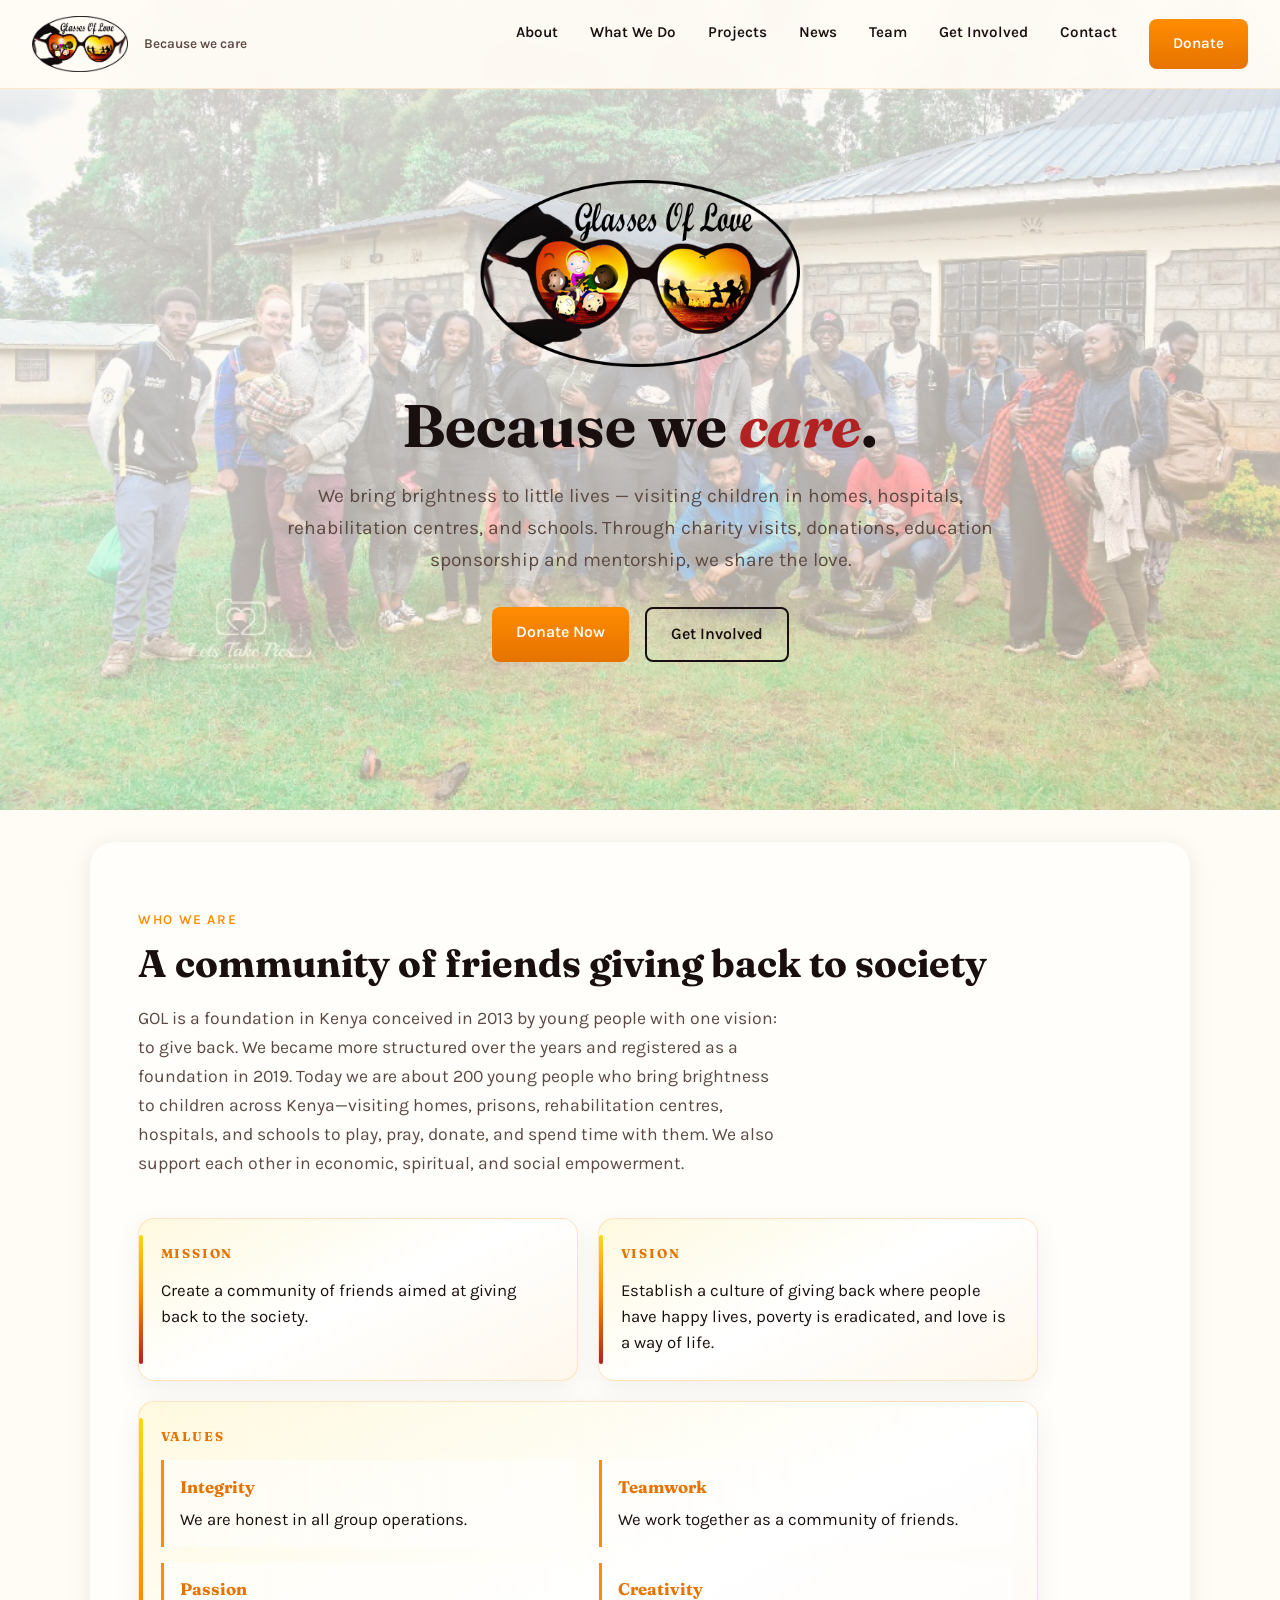
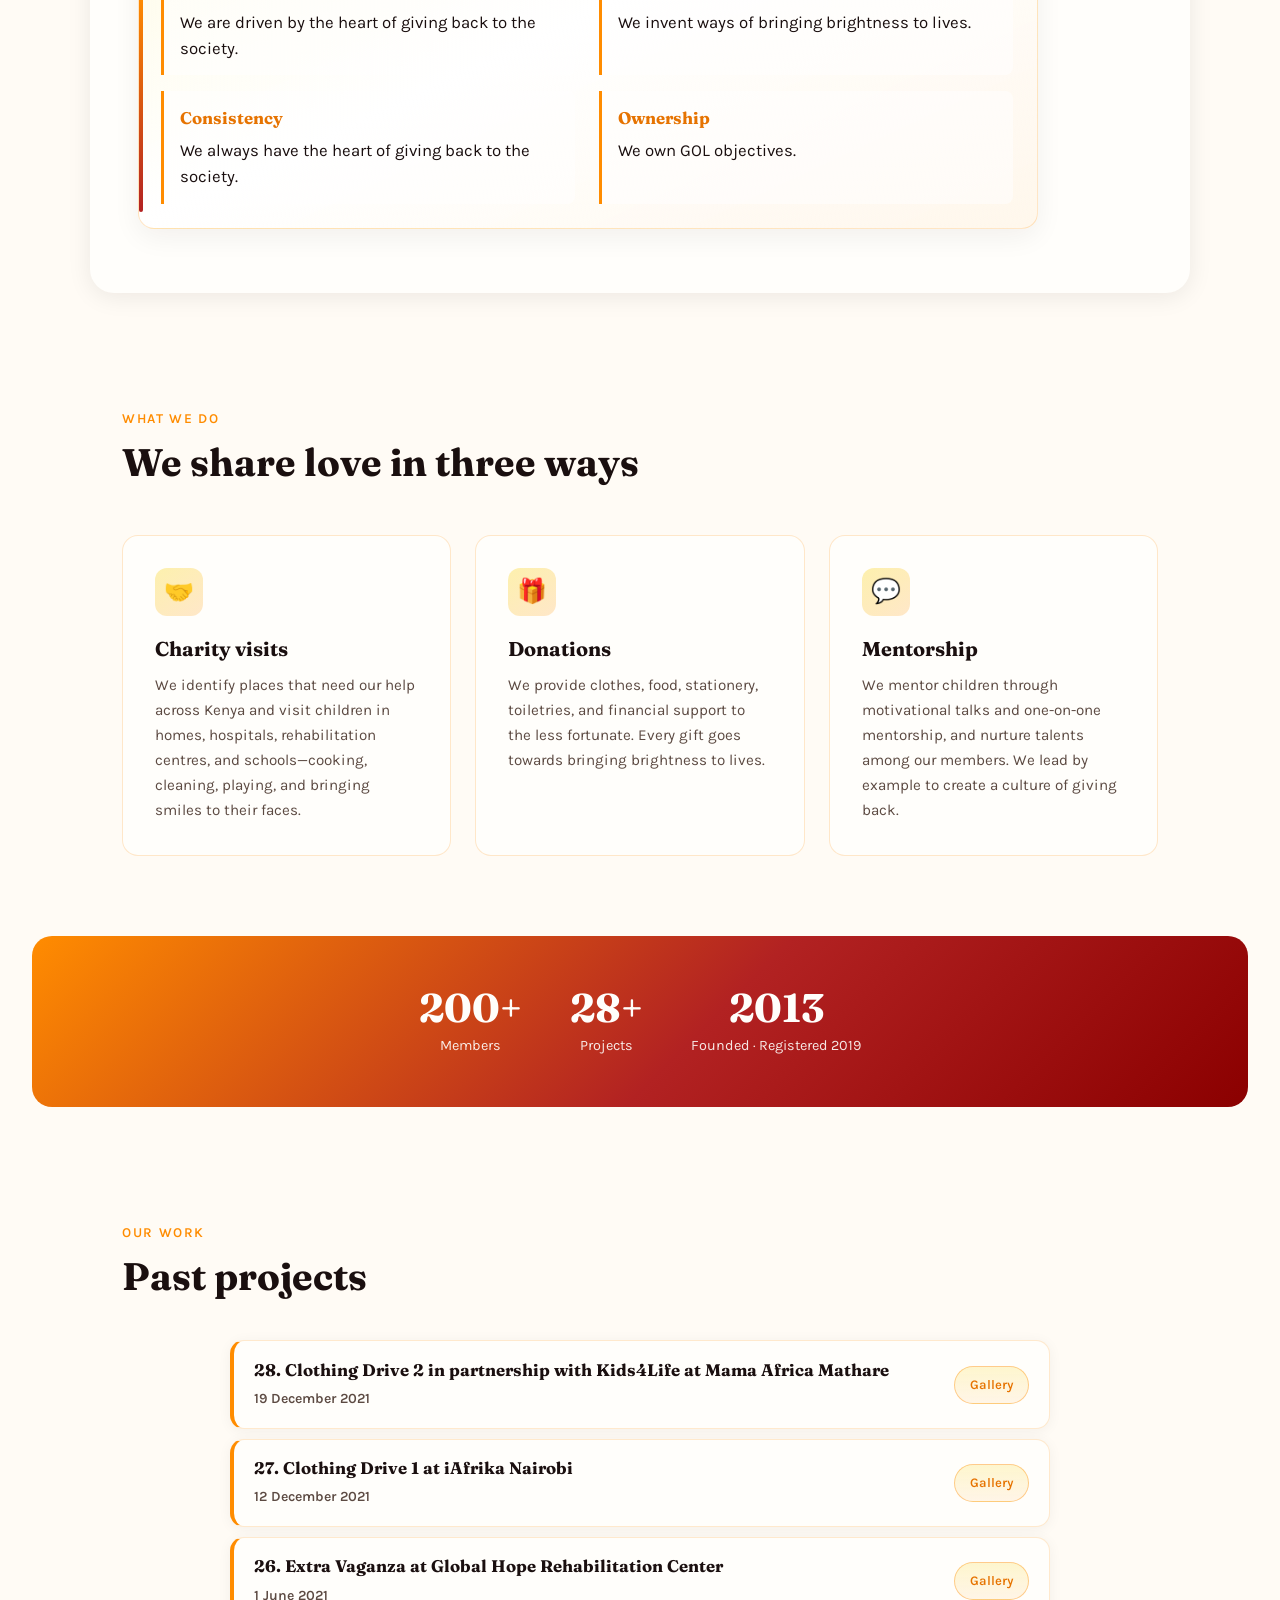
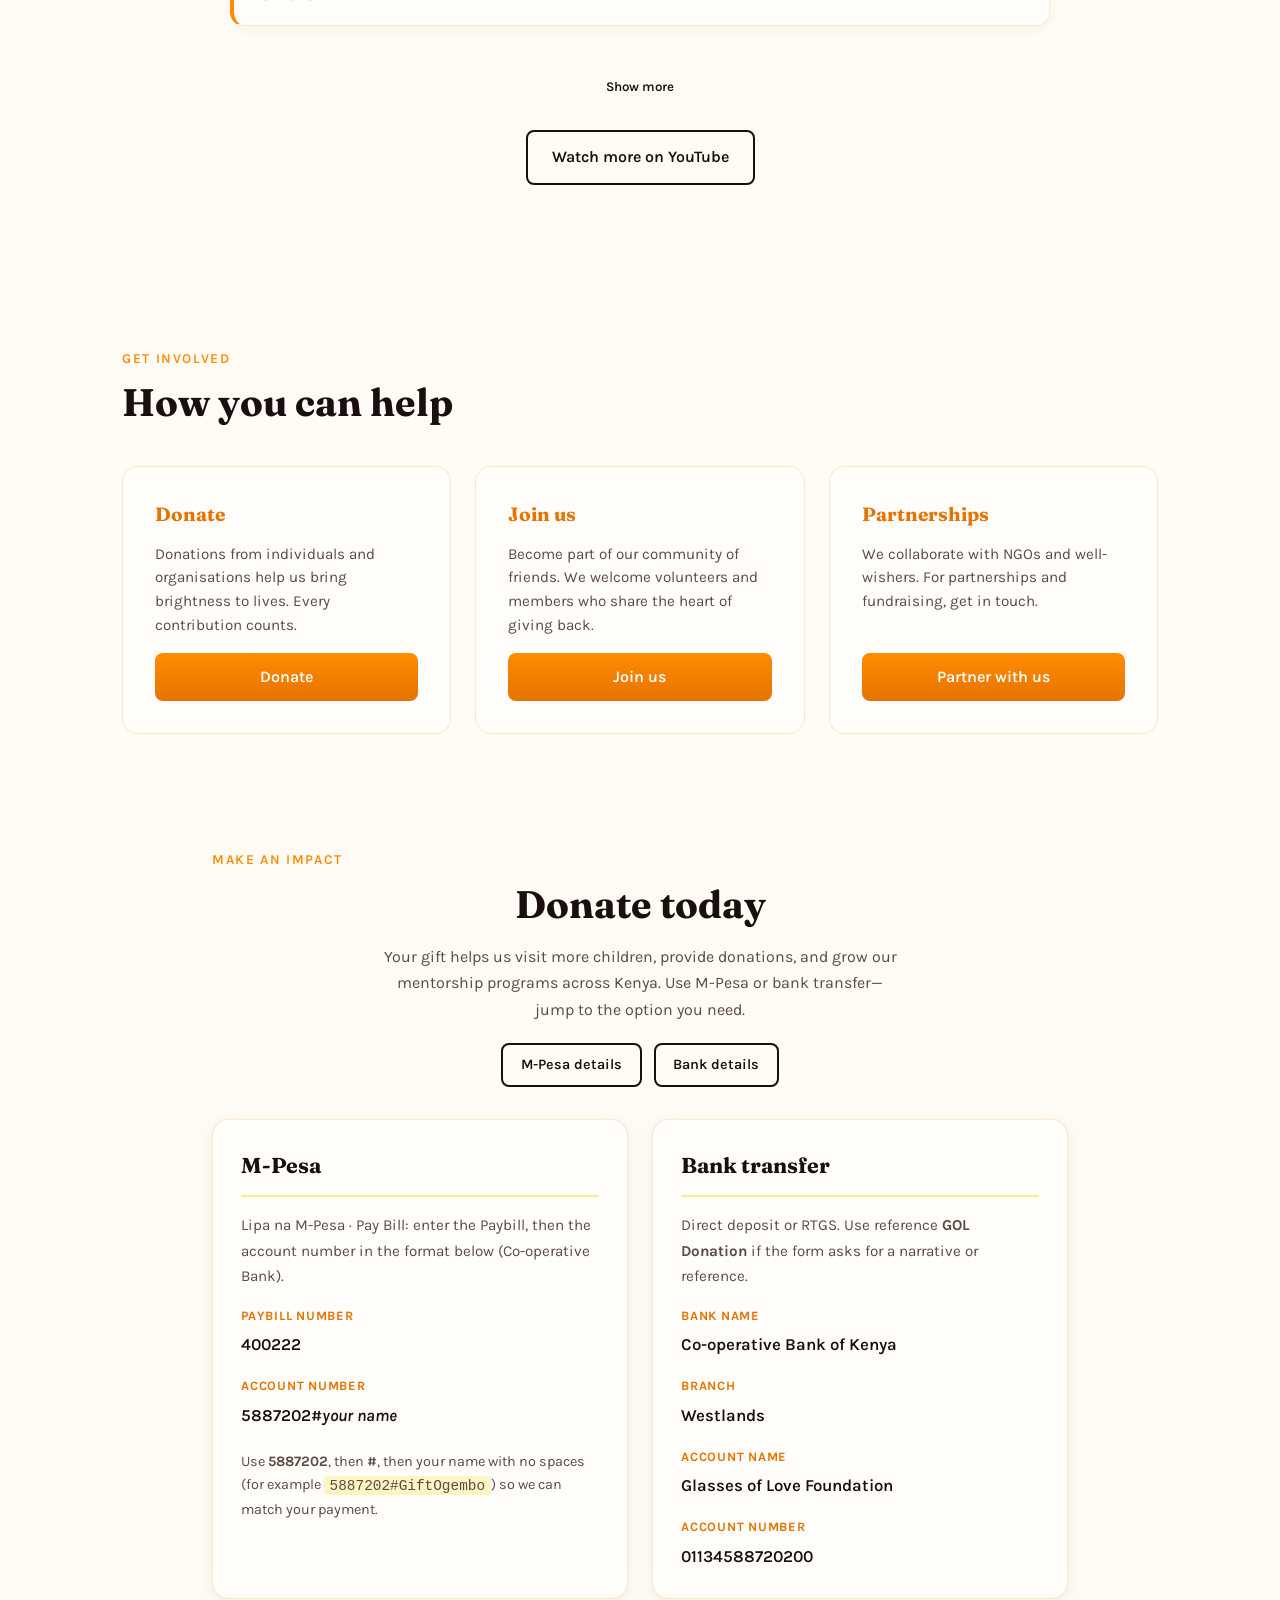
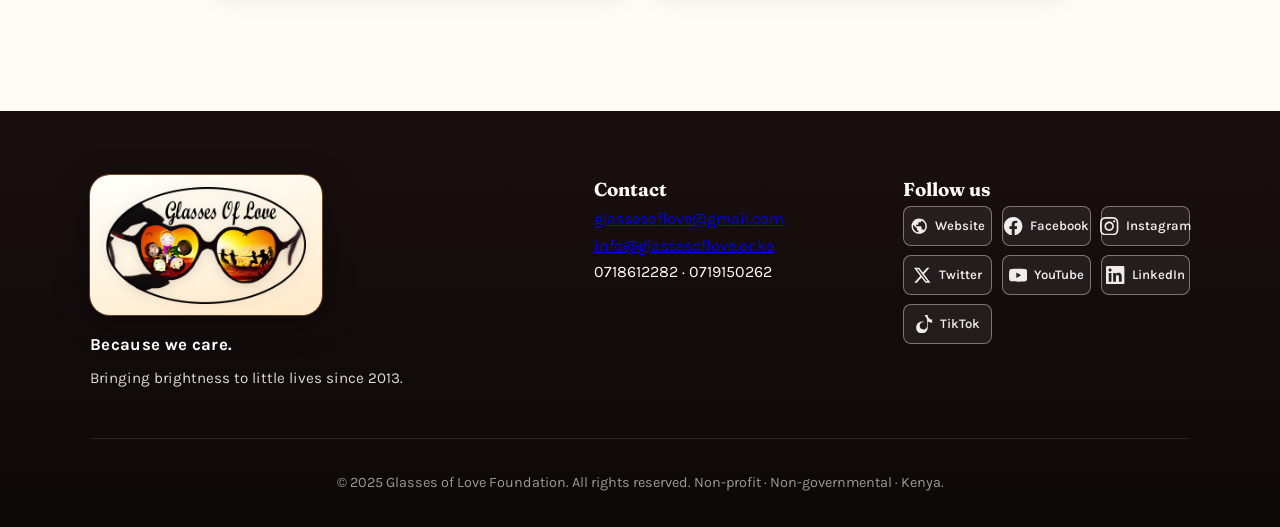
==== commit e594d46e: "Add files via upload" ====
--- a/index.html
+++ b/index.html
@@ -22,10 +22,10 @@
     </button>
     <ul class="nav-links" id="primary-nav">
       <li><a href="#about">About</a></li>
-      <li><a href="leadership.html">Team</a></li>
-      <li><a href="news.html">News</a></li>
       <li><a href="#causes">What We Do</a></li>
       <li><a href="#projects">Projects</a></li>
+      <li><a href="news.html">News</a></li>
+      <li><a href="leadership.html">Team</a></li>
       <li><a href="#help">Get Involved</a></li>
       <li><a href="#contact">Contact</a></li>
       <li><a href="#donate" class="btn">Donate</a></li>
--- a/css/site.css
+++ b/css/site.css
@@ -1271,15 +1271,7 @@
   font-family: 'Fraunces', serif;
   font-size: clamp(1.75rem, 4vw, 2.25rem);
   color: var(--charcoal);
-  margin: 0.35rem 0 1rem;
-}
-
-.news-intro {
-  color: var(--muted);
-  font-size: 1.05rem;
-  max-width: 48rem;
-  margin-bottom: 1.75rem;
-  line-height: 1.65;
+  margin: 0.35rem 0 1.75rem;
 }
 
 .news-code {
